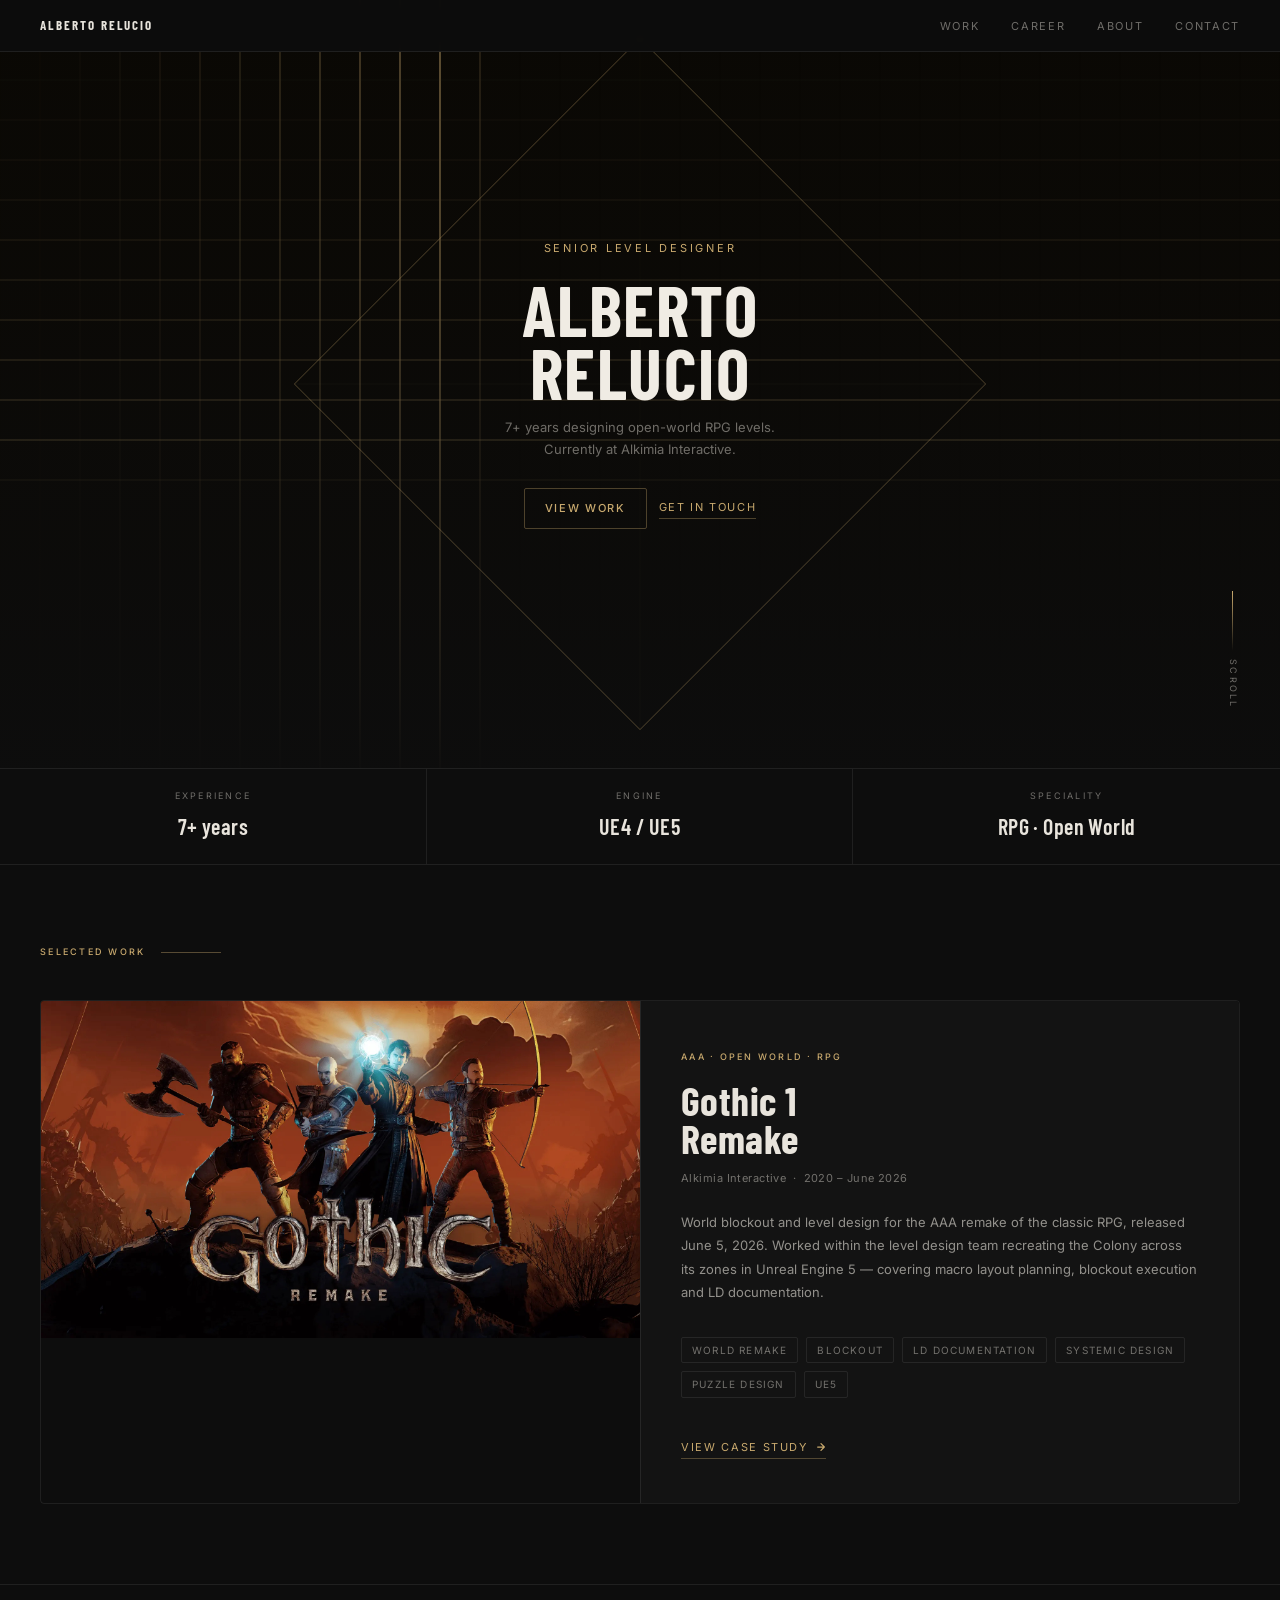
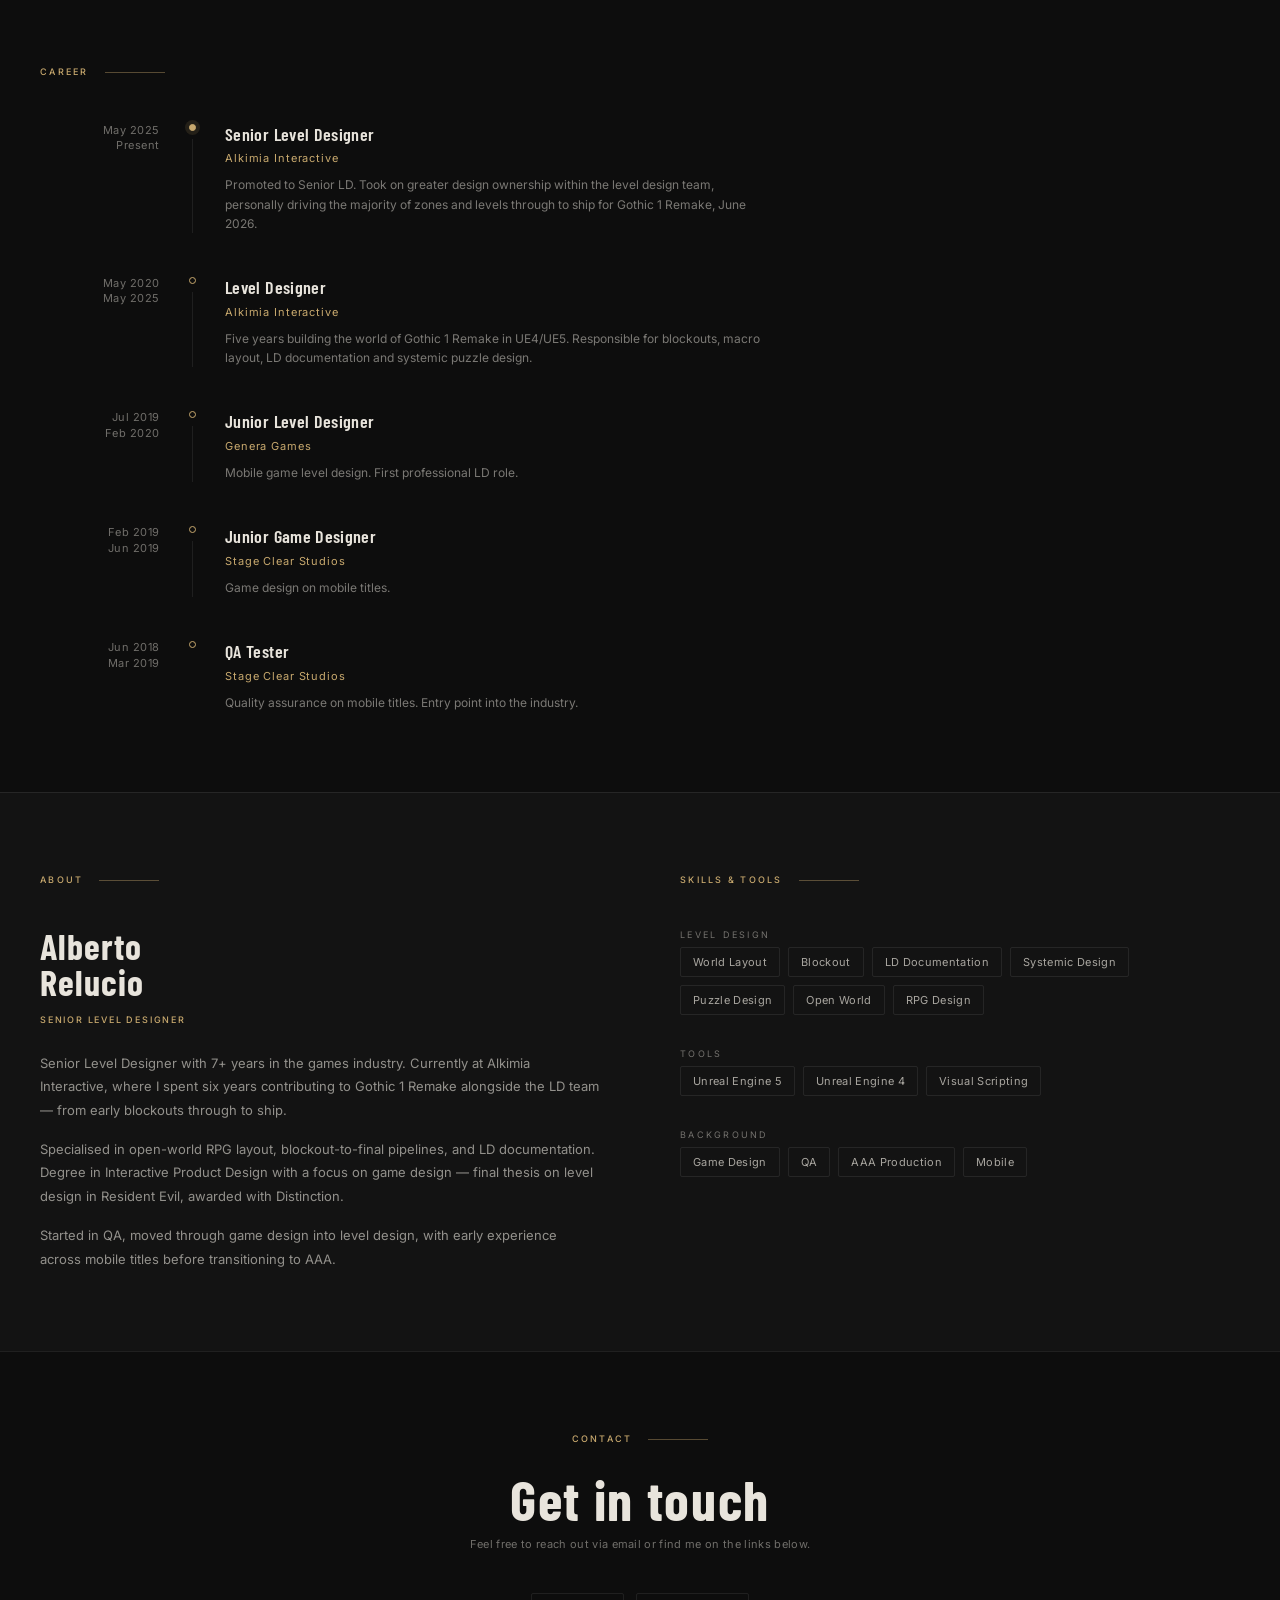
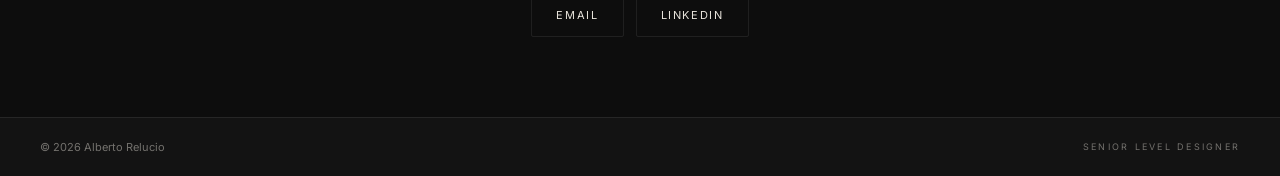
==== index.html @ 0f05c838 "Add files via upload" ====
<!DOCTYPE html>
<html lang="en">
<head>
  <meta charset="UTF-8">
  <meta name="viewport" content="width=device-width, initial-scale=1.0">
  <title>Alberto Relucio — Senior Level Designer</title>
  <link rel="preconnect" href="https://fonts.googleapis.com">
  <link rel="preconnect" href="https://fonts.gstatic.com" crossorigin>
  <link href="https://fonts.googleapis.com/css2?family=Barlow+Condensed:wght@400;600;700&family=Inter:wght@400;500&display=swap" rel="stylesheet">
  <link rel="stylesheet" href="style.css">
</head>
<body>

  <!-- NAV -->
  <nav class="nav">
    <a href="#hero" class="nav-logo">Alberto Relucio</a>
    <ul class="nav-links">
      <li><a href="#work">Work</a></li>
      <li><a href="#career">Career</a></li>
      <li><a href="#about">About</a></li>
      <li><a href="#contact">Contact</a></li>
    </ul>
    <button class="nav-hamburger" id="hamburger" aria-label="Open menu" aria-expanded="false">
      <span></span><span></span><span></span>
    </button>
  </nav>

  <div class="nav-drawer" id="nav-drawer">
    <a href="#work"    onclick="closeDrawer()">Work</a>
    <a href="#career"  onclick="closeDrawer()">Career</a>
    <a href="#about"   onclick="closeDrawer()">About</a>
    <a href="#contact" onclick="closeDrawer()">Contact</a>
  </div>


  <!-- HERO -->
  <section class="hero" id="hero">
    <div class="hero-bg" style="position:absolute;inset:0;width:100%;height:100%;">
      <canvas id="hero-canvas" style="position:absolute;inset:0;width:100%;height:100%;display:block;"></canvas>
    </div>
    <div class="hero-gradient"></div>

    <div class="hero-inner hero-inner--centered">

      <!-- Diamond: purely decorative, sits behind text -->
      <div class="hero-diamond-wrap" aria-hidden="true">
        <svg class="hero-diamond-svg" id="hero-diamond" viewBox="0 0 700 700" fill="none" xmlns="http://www.w3.org/2000/svg">
          <polyline id="d-outer" points="350,14 686,350 350,686 14,350 350,14"
            stroke="rgba(200,169,110,0.40)" stroke-width="0.9" fill="none"
            visibility="hidden"/>
          <polyline id="d-inner" points="350,90 610,350 350,610 90,350 350,90"
            stroke="rgba(200,169,110,0.16)" stroke-width="0.5" fill="none"
            visibility="hidden"/>
          <circle id="d-top"    cx="350" cy="14"  r="3.5" fill="rgba(200,169,110,0.85)" visibility="hidden"/>
          <circle id="d-right"  cx="686" cy="350" r="3.5" fill="rgba(200,169,110,0.85)" visibility="hidden"/>
          <circle id="d-bottom" cx="350" cy="686" r="3.5" fill="rgba(200,169,110,0.85)" visibility="hidden"/>
          <circle id="d-left"   cx="14"  cy="350" r="3.5" fill="rgba(200,169,110,0.85)" visibility="hidden"/>
          <line id="d-axis-h" x1="14" y1="350" x2="686" y2="350"
            stroke="rgba(200,169,110,0.07)" stroke-width="0.5" visibility="hidden"/>
          <line id="d-axis-v" x1="350" y1="14" x2="350" y2="686"
            stroke="rgba(200,169,110,0.07)" stroke-width="0.5" visibility="hidden"/>
        </svg>
      </div>

      <!-- Corner brackets: mobile only decorative frame -->
      <div class="hero-corners" aria-hidden="true">
        <svg viewBox="0 0 300 300" fill="none" xmlns="http://www.w3.org/2000/svg" class="hero-corners-svg" id="hero-corners">
          <!-- Top-left outer -->
          <polyline id="hc-tl" points="0,40 0,0 40,0" stroke="rgba(200,169,110,0.7)" stroke-width="1.2" fill="none" visibility="hidden"/>
          <!-- Top-left inner -->
          <polyline id="hc-tl2" points="14,28 14,14 28,14" stroke="rgba(200,169,110,0.4)" stroke-width="0.8" fill="none" visibility="hidden"/>
          <!-- Top-right outer -->
          <polyline id="hc-tr" points="260,0 300,0 300,40" stroke="rgba(200,169,110,0.7)" stroke-width="1.2" fill="none" visibility="hidden"/>
          <!-- Top-right inner -->
          <polyline id="hc-tr2" points="272,14 286,14 286,28" stroke="rgba(200,169,110,0.4)" stroke-width="0.8" fill="none" visibility="hidden"/>
          <!-- Bottom-right outer -->
          <polyline id="hc-br" points="300,260 300,300 260,300" stroke="rgba(200,169,110,0.7)" stroke-width="1.2" fill="none" visibility="hidden"/>
          <!-- Bottom-right inner -->
          <polyline id="hc-br2" points="286,272 286,286 272,286" stroke="rgba(200,169,110,0.4)" stroke-width="0.8" fill="none" visibility="hidden"/>
          <!-- Bottom-left outer -->
          <polyline id="hc-bl" points="40,300 0,300 0,260" stroke="rgba(200,169,110,0.7)" stroke-width="1.2" fill="none" visibility="hidden"/>
          <!-- Bottom-left inner -->
          <polyline id="hc-bl2" points="28,286 14,286 14,272" stroke="rgba(200,169,110,0.4)" stroke-width="0.8" fill="none" visibility="hidden"/>
        </svg>
      </div>

      <!-- Identity: centred on top of diamond -->
      <div class="hero-identity">
        <p class="hero-role">Senior Level Designer</p>
        <h1 class="hero-name">Alberto<br>Relucio</h1>
        <p class="hero-bio">
          7+ years designing open-world RPG levels.<br>
          Currently at Alkimia Interactive.
        </p>
        <div class="flex-row flex-wrap gap-3 mt-4" style="justify-content:center;">
          <a href="#work"    class="btn">View work</a>
          <a href="#contact" class="link-inline" style="align-self:center">Get in touch</a>
        </div>
      </div>

    </div>

    <div class="hero-scroll" aria-hidden="true">
      <div class="hero-scroll-line"></div>
      <span class="hero-scroll-label">Scroll</span>
    </div>
  </section>


  <!-- STAT BAR -->
  <div class="stat-bar">
    <div class="stat-item">
      <div class="stat-label">Experience</div>
      <div class="t-stat">7+ years</div>
    </div>
    <div class="stat-item">
      <div class="stat-label">Engine</div>
      <div class="t-stat">UE4 / UE5</div>
    </div>
    <div class="stat-item">
      <div class="stat-label">Speciality</div>
      <div class="t-stat">RPG · Open World</div>
    </div>
  </div>


  <!-- WORK -->
  <section class="section" id="work">
    <div class="eyebrow">Selected work</div>

    <div class="card-featured reveal">
      <div class="card-image">
        <--
          ADD YOUR IMAGE:
          <img src="images/gothic-hero.jpg" alt="Gothic 1 Remake — level overview">
        -->
        <div class="placeholder">
          Gothic 1 Remake<br>Screenshot / blockout<br>
          <!--<span style="opacity:0.4;font-size:0.5rem;">images/gothic-hero.jpg</span>*/-->
        </div>
      </div>
      <div class="card-body">
        <div>
          <div class="tag mb-4">AAA · Open World · RPG</div>
          <h2 class="t-title mb-3">Gothic 1<br>Remake</h2>
          <p class="t-meta mb-6" style="letter-spacing:0.04em;">Alkimia Interactive &nbsp;·&nbsp; 2020 – June 2026</p>
          <p class="t-body mb-8">
            World blockout and level design for the AAA remake of the classic RPG, released
            June 5, 2026. Worked within the level design team recreating the Colony across its
            zones in Unreal Engine 5 — covering macro layout planning, blockout execution and
            LD documentation.
          </p>
          <div class="flex-row flex-wrap gap-2 mb-10">
            <span class="pill">World Remake</span>
            <span class="pill">Blockout</span>
            <span class="pill">LD Documentation</span>
            <span class="pill">Systemic Design</span>
            <span class="pill">Puzzle Design</span>
            <span class="pill">UE5</span>
          </div>
        </div>
        <a href="gothic.html" class="link-inline">
          View case study
          <svg width="10" height="10" viewBox="0 0 12 12" fill="none" stroke="currentColor" stroke-width="1.5" stroke-linecap="round" stroke-linejoin="round" aria-hidden="true"><path d="M2 6h8M6 2l4 4-4 4"/></svg>
        </a>
      </div>
    </div>
  </section>


  <!-- ACADEMIC WORK -->


  <!-- CAREER -->
  <section class="section section--bordered" id="career">
    <div class="eyebrow">Career</div>
    <div class="timeline">

      <div class="timeline-item reveal">
        <div class="timeline-date">May 2025<br>Present</div>
        <div class="timeline-spine">
          <div class="timeline-dot timeline-dot--current"></div>
          <div class="timeline-connector"></div>
        </div>
        <div class="timeline-body">
          <div class="t-role mb-1">Senior Level Designer</div>
          <div class="timeline-company">Alkimia Interactive</div>
          <p class="timeline-note">Promoted to Senior LD. Took on greater design ownership within the level design team, personally driving the majority of zones and levels through to ship for Gothic 1 Remake, June 2026.</p>
        </div>
      </div>

      <div class="timeline-item reveal">
        <div class="timeline-date">May 2020<br>May 2025</div>
        <div class="timeline-spine">
          <div class="timeline-dot"></div>
          <div class="timeline-connector"></div>
        </div>
        <div class="timeline-body">
          <div class="t-role mb-1">Level Designer</div>
          <div class="timeline-company">Alkimia Interactive</div>
          <p class="timeline-note">Five years building the world of Gothic 1 Remake in UE4/UE5. Responsible for blockouts, macro layout, LD documentation and systemic puzzle design.</p>
        </div>
      </div>

      <div class="timeline-item reveal">
        <div class="timeline-date">Jul 2019<br>Feb 2020</div>
        <div class="timeline-spine">
          <div class="timeline-dot"></div>
          <div class="timeline-connector"></div>
        </div>
        <div class="timeline-body">
          <div class="t-role mb-1">Junior Level Designer</div>
          <div class="timeline-company">Genera Games</div>
          <p class="timeline-note">Mobile game level design. First professional LD role.</p>
        </div>
      </div>

      <div class="timeline-item reveal">
        <div class="timeline-date">Feb 2019<br>Jun 2019</div>
        <div class="timeline-spine">
          <div class="timeline-dot"></div>
          <div class="timeline-connector"></div>
        </div>
        <div class="timeline-body">
          <div class="t-role mb-1">Junior Game Designer</div>
          <div class="timeline-company">Stage Clear Studios</div>
          <p class="timeline-note">Game design on mobile titles.</p>
        </div>
      </div>

      <div class="timeline-item reveal">
        <div class="timeline-date">Jun 2018<br>Mar 2019</div>
        <div class="timeline-spine">
          <div class="timeline-dot"></div>
          <div class="timeline-connector"></div>
        </div>
        <div class="timeline-body">
          <div class="t-role mb-1">QA Tester</div>
          <div class="timeline-company">Stage Clear Studios</div>
          <p class="timeline-note">Quality assurance on mobile titles. Entry point into the industry.</p>
        </div>
      </div>

    </div>
  </section>


  <!-- ABOUT -->
  <section class="section section--raised section--bordered grid-about" id="about">
    <div>
      <div class="eyebrow">About</div>
      <h2 class="t-heading mb-2">Alberto<br>Relucio</h2>
      <p class="tag mb-6" style="letter-spacing:0.2em;">Senior Level Designer</p>
      <div class="t-body">
        <p>Senior Level Designer with 7+ years in the games industry. Currently at Alkimia Interactive, where I spent six years contributing to Gothic 1 Remake alongside the LD team — from early blockouts through to ship.</p>
        <p>Specialised in open-world RPG layout, blockout-to-final pipelines, and LD documentation. Degree in Interactive Product Design with a focus on game design — final thesis on level design in Resident Evil, awarded with Distinction.</p>
        <p>Started in QA, moved through game design into level design, with early experience across mobile titles before transitioning to AAA.</p>
      </div>
    </div>

    <div>
      <div class="eyebrow">Skills &amp; tools</div>
      <div style="margin-bottom:var(--space-8);">
        <div class="stat-label mb-3">Level Design</div>
        <div class="flex-row flex-wrap gap-2">
          <span class="skill-tag">World Layout</span>
          <span class="skill-tag">Blockout</span>
          <span class="skill-tag">LD Documentation</span>
          <span class="skill-tag">Systemic Design</span>
          <span class="skill-tag">Puzzle Design</span>
          <span class="skill-tag">Open World</span>
          <span class="skill-tag">RPG Design</span>
        </div>
      </div>
      <div style="margin-bottom:var(--space-8);">
        <div class="stat-label mb-3">Tools</div>
        <div class="flex-row flex-wrap gap-2">
          <span class="skill-tag">Unreal Engine 5</span>
          <span class="skill-tag">Unreal Engine 4</span>
          <span class="skill-tag">Visual Scripting</span>
          <!-- Add tools you actually use -->
        </div>
      </div>
      <div>
        <div class="stat-label mb-3">Background</div>
        <div class="flex-row flex-wrap gap-2">
          <span class="skill-tag">Game Design</span>
          <span class="skill-tag">QA</span>
          <span class="skill-tag">AAA Production</span>
          <span class="skill-tag">Mobile</span>
        </div>
      </div>
    </div>
  </section>


  <!-- CONTACT -->
  <section class="section section--bordered section--center" id="contact">
    <div class="eyebrow centered">Contact</div>
    <h2 class="t-heading mb-2" style="font-size:var(--text-cta);">Get in touch</h2>
    <p class="t-meta mb-10">Feel free to reach out via email or find me on the links below.</p>
    <div class="contact-links">
      <!-- REPLACE with your real details -->
      <a href="mailto:arelucio.designer.info@gmail.com" class="link-ghost">Email</a>
      <a href="https://www.linkedin.com/in/alberto-relucio-gallego" target="_blank" rel="noopener" class="link-ghost">LinkedIn</a>
    </div>
  </section>


  <!-- FOOTER -->
  <footer class="footer">
    <span class="footer-copy">© 2026 Alberto Relucio</span>
    <span class="footer-label">Senior Level Designer</span>
  </footer>


  <script>
    /* ── HERO CANVAS — slow diagonal gold sweep, persistent grid ── */
    (function () {
      var canvas = document.getElementById('hero-canvas');
      if (!canvas) return;
      var ctx = canvas.getContext('2d');
      var dpr = window.devicePixelRatio || 1;

      function resize() {
        canvas.width  = canvas.offsetWidth  * dpr;
        canvas.height = canvas.offsetHeight * dpr;
        ctx.setTransform(dpr, 0, 0, dpr, 0, 0);
      }
      resize();
      window.addEventListener('resize', function () { ctx.setTransform(1,0,0,1,0,0); resize(); });

      var CELL=40, DURATION=3800, DELAY=400;
      var PK_V=0.88, PK_H=0.65, RS_V=0.14, RS_H=0.08;
      var startTime=null;

      function easeInOut(t) { return 0.5-0.5*Math.cos(Math.PI*Math.max(0,Math.min(1,t))); }

      function draw(ts) {
        if (!startTime) startTime=ts;
        var elapsed=ts-startTime-DELAY;
        var W=canvas.offsetWidth, H=canvas.offsetHeight, maxD=W+H;
        ctx.clearRect(0,0,W,H); ctx.fillStyle='#0a0804'; ctx.fillRect(0,0,W,H);
        var raw=Math.max(0,Math.min(1,elapsed/DURATION)), prog=easeInOut(raw), done=raw>=1;

        for (var x=0;x<=W;x+=CELL) {
          var d=x/maxD, alpha,r,g,b,lw;
          if(done){alpha=RS_V;r=200;g=169;b=110;lw=0.5;}
          else{var dist=prog-d;
            if(dist<0){alpha=0.018;r=30;g=24;b=14;lw=0.5;}
            else{var rise=Math.min(1,dist/0.035),fall=Math.max(0,1-dist/0.30),glow=rise*fall,settle=Math.max(0,(dist-0.30)/0.15);
              alpha=glow*PK_V+Math.min(1,settle)*RS_V; alpha=Math.max(alpha,dist>0.45?RS_V:0);
              r=Math.round(10+(200-10)*glow);g=Math.round(8+(169-8)*glow);b=Math.round(4+(110-4)*glow);lw=0.5+glow*1.0;}}
          ctx.beginPath();ctx.moveTo(x,0);ctx.lineTo(x,H);
          ctx.strokeStyle='rgba('+r+','+g+','+b+','+alpha+')';ctx.lineWidth=lw;ctx.stroke();
        }

        for (var y=0;y<=H;y+=CELL) {
          var dH=y/maxD,alphaH,rH,gH,bH,lwH;
          if(done){alphaH=RS_H;rH=200;gH=169;bH=110;lwH=0.5;}
          else{var distH=prog-dH;
            if(distH<0){alphaH=0.014;rH=30;gH=24;bH=14;lwH=0.5;}
            else{var riseH=Math.min(1,distH/0.035),fallH=Math.max(0,1-distH/0.30),glowH=riseH*fallH,settleH=Math.max(0,(distH-0.30)/0.15);
              alphaH=glowH*PK_H+Math.min(1,settleH)*RS_H;alphaH=Math.max(alphaH,distH>0.45?RS_H:0);
              rH=Math.round(10+(200-10)*glowH);gH=Math.round(8+(169-8)*glowH);bH=Math.round(4+(110-4)*glowH);lwH=0.5+glowH*0.7;}}
          ctx.beginPath();ctx.moveTo(0,y);ctx.lineTo(W,y);
          ctx.strokeStyle='rgba('+rH+','+gH+','+bH+','+alphaH+')';ctx.lineWidth=lwH;ctx.stroke();
        }
        requestAnimationFrame(draw);
      }
      requestAnimationFrame(draw);
    })();
  </script>

  <script>
        /* ── DIAMOND ANIMATION — starts fully hidden, draws on load ── */
    (function () {

      function show(id, delay, dur) {
        /* Fade in via opacity after making visible */
        var el = document.getElementById(id);
        if (!el) return;
        setTimeout(function () {
          el.setAttribute('visibility', 'visible');
          el.style.opacity = '0';
          el.style.transition = 'opacity ' + (dur || 500) + 'ms ease';
          requestAnimationFrame(function () {
            requestAnimationFrame(function () {
              el.style.opacity = '1';
            });
          });
        }, delay);
      }

      function drawLine(id, delay, duration) {
        /* Draw polyline using stroke-dashoffset */
        var el = document.getElementById(id);
        if (!el) return;
        var perim = id === 'd-outer' ? 1904 : 1440;
        /* Set up dash BEFORE making visible */
        el.setAttribute('stroke-dasharray', perim);
        el.setAttribute('stroke-dashoffset', perim);
        setTimeout(function () {
          el.setAttribute('visibility', 'visible');
          el.style.opacity = '1';
          requestAnimationFrame(function () {
            requestAnimationFrame(function () {
              el.style.transition = 'stroke-dashoffset ' + duration + 'ms cubic-bezier(0.3,0,0.2,1)';
              el.setAttribute('stroke-dashoffset', '0');
            });
          });
        }, delay);
      }

      var T = 500;

      /* 1 — Axis lines first, subtle */
      show('d-axis-h', T, 600);
      show('d-axis-v', T, 600); T += 600;

      /* 2 — Outer diamond draws itself */
      drawLine('d-outer', T, 1600); T += 500;

      /* 3 — Dots appear as diamond reaches each corner */
      show('d-top',    T,        200); T += 400;
      show('d-right',  T,        200); T += 400;
      show('d-bottom', T,        200); T += 400;
      show('d-left',   T,        200); T += 500;

      /* 4 — Inner diamond fades in */
      show('d-inner', T, 800);

    })();

    /* ── HAMBURGER MENU ── */
    (function () {
      var hamburger = document.getElementById('hamburger');
      var drawer    = document.getElementById('nav-drawer');
      if (!hamburger || !drawer) return;

      function closeDrawer() {
        drawer.classList.remove('open');
        hamburger.setAttribute('aria-expanded', 'false');
      }
      window.closeDrawer = closeDrawer;

      hamburger.addEventListener('click', function () {
        var open = drawer.classList.toggle('open');
        hamburger.setAttribute('aria-expanded', open);
      });

      document.addEventListener('click', function (e) {
        if (!drawer.contains(e.target) && !hamburger.contains(e.target)) {
          closeDrawer();
        }
      });
    })();

    /* ── CORNER BRACKETS ANIMATION — mobile only ── */
    (function () {
      var corners = ['hc-tl', 'hc-tr', 'hc-br', 'hc-bl'];
      var isMobile = true; // CSS handles display:none on desktop

      corners.forEach(function(id, i) {
        var el = document.getElementById(id);
        if (!el) return;
        var perim = 80;
        el.setAttribute('stroke-dasharray', perim);
        el.setAttribute('stroke-dashoffset', perim);
        setTimeout(function () {
          el.setAttribute('visibility', 'visible');
          el.style.opacity = '1';
          requestAnimationFrame(function () {
            requestAnimationFrame(function () {
              el.style.transition = 'stroke-dashoffset 400ms cubic-bezier(0.3,0,0.2,1)';
              el.setAttribute('stroke-dashoffset', '0');
            });
          });
        }, 300 + i * 120);

        /* Inner corner appears slightly after outer */
        var el2 = document.getElementById(id + '2');
        if (!el2) return;
        var perim2 = 42;
        el2.setAttribute('stroke-dasharray', perim2);
        el2.setAttribute('stroke-dashoffset', perim2);
        setTimeout(function () {
          el2.setAttribute('visibility', 'visible');
          el2.style.opacity = '1';
          requestAnimationFrame(function () {
            requestAnimationFrame(function () {
              el2.style.transition = 'stroke-dashoffset 300ms cubic-bezier(0.3,0,0.2,1)';
              el2.setAttribute('stroke-dashoffset', '0');
            });
          });
        }, 500 + i * 120);
      });
    })();
  </script>

</body>
</html>
---- style.css ----
/* ============================================================
   ALBERTO RELUCIO — SENIOR LEVEL DESIGNER
   style.css — Global Design System
   ============================================================
   Structure:
   1.  Reset & base
   2.  Custom properties (tokens)
   3.  Typography system
   4.  Layout utilities
   5.  Navigation
   6.  Buttons & links
   7.  Pills, badges & tags
   8.  Section structure
   9.  Stat bar
   10. Cards (project, academic, level)
   11. Timeline
   12. Gallery
   13. Contact
   14. Footer
   15. Animations
   16. Responsive
   ============================================================ */


/* ============================================================
   1. RESET & BASE
   ============================================================ */

*, *::before, *::after {
  box-sizing: border-box;
  margin: 0;
  padding: 0;
}

html {
  scroll-behavior: smooth;
  font-size: 16px;
  -webkit-text-size-adjust: 100%;
}

body {
  background-color: var(--color-bg);
  color: var(--color-text);
  font-family: var(--font-body);
  font-size: var(--text-sm);
  font-weight: 400;
  line-height: 1.65;
  -webkit-font-smoothing: antialiased;
  -moz-osx-font-smoothing: grayscale;
  overflow-x: hidden;
}

img, video, iframe {
  display: block;
  max-width: 100%;
}

img { height: auto; }

a {
  color: inherit;
  text-decoration: none;
}

ul, ol { list-style: none; }

button {
  font-family: inherit;
  cursor: pointer;
  border: none;
  background: none;
}

@media (prefers-reduced-motion: reduce) {
  *, *::before, *::after {
    animation-duration: 0.01ms !important;
    animation-iteration-count: 1 !important;
    transition-duration: 0.01ms !important;
  }
  html { scroll-behavior: auto; }
}


/* ============================================================
   2. CUSTOM PROPERTIES — DESIGN TOKENS
   ============================================================ */

:root {
  /* Colours */
  --color-bg:           #0d0d0d;
  --color-bg-raised:    #131313;
  --color-bg-inset:     #0a0a0a;
  --color-bg-warm:      #0a0804;
  --color-bg-warm-mid:  #1a1208;

  --color-text:         #e8e4dc;
  --color-text-muted:   rgba(232, 228, 220, 0.45);
  --color-text-dim:     rgba(232, 228, 220, 0.60);
  --color-text-faint:   rgba(232, 228, 220, 0.22);

  --color-accent:        #C8A96E;
  --color-accent-dim:    rgba(200, 169, 110, 0.16);
  --color-accent-border: rgba(200, 169, 110, 0.35);
  --color-accent-faint:  rgba(200, 169, 110, 0.08);

  --color-line:          rgba(255, 255, 255, 0.08);
  --color-line-strong:   rgba(255, 255, 255, 0.14);

  --grid-line:           rgba(200, 169, 110, 0.04);

  /* Typography */
  --font-head: 'Barlow Condensed', sans-serif;
  --font-body: 'Inter', sans-serif;

  /* Type scale */
  --text-xs:   0.6875rem;   /* 11px */
  --text-sm:   0.8125rem;   /* 13px */
  --text-base: 0.875rem;    /* 14px */
  --text-md:   1rem;        /* 16px */
  --text-lg:   1.125rem;    /* 18px */
  --text-xl:   1.375rem;    /* 22px */
  --text-2xl:  1.75rem;     /* 28px */
  --text-3xl:  2.25rem;     /* 36px */
  --text-hero: clamp(3rem, 7vw, 5.5rem);    /* 48–88px */
  --text-page: clamp(2.75rem, 6vw, 5rem);   /* 44–80px */
  --text-cta:  clamp(2rem, 5vw, 3.5rem);    /* 32–56px */

  /* Letter spacing */
  --tracking-tight:  0.01em;
  --tracking-normal: 0.03em;
  --tracking-wide:   0.10em;
  --tracking-wider:  0.15em;
  --tracking-widest: 0.25em;

  /* Spacing */
  --space-1:  4px;
  --space-2:  8px;
  --space-3:  12px;
  --space-4:  16px;
  --space-5:  20px;
  --space-6:  24px;
  --space-8:  32px;
  --space-10: 40px;
  --space-12: 48px;
  --space-14: 56px;
  --space-16: 64px;
  --space-20: 80px;
  --space-24: 96px;

  /* Layout */
  --section-y:    80px;
  --section-x:    40px;
  --content-max:  1160px;   /* max width for readable content */
  --nav-height:   52px;

  /* Transitions */
  --transition-fast: 0.15s ease;
  --transition-base: 0.20s ease;
  --transition-slow: 0.35s ease;

  /* Border radius */
  --radius-sm: 2px;
  --radius-md: 4px;
}


/* ============================================================
   3. TYPOGRAPHY SYSTEM
   ============================================================ */

.t-display {
  font-family: var(--font-head);
  font-weight: 700;
  font-size: var(--text-hero);
  line-height: 0.92;
  letter-spacing: var(--tracking-tight);
  color: #f0ece4;
}

.t-display .accent {
  color: var(--color-accent);
  font-style: normal;
  display: block;
}

.t-page-title {
  font-family: var(--font-head);
  font-weight: 700;
  font-size: var(--text-page);
  line-height: 0.92;
  letter-spacing: var(--tracking-tight);
  color: #f0ece4;
}

.t-page-title em {
  color: var(--color-accent);
  font-style: normal;
  display: block;
}

.t-heading {
  font-family: var(--font-head);
  font-weight: 700;
  font-size: var(--text-3xl);
  letter-spacing: var(--tracking-normal);
  color: var(--color-text);
  line-height: 1;
}

.t-title {
  font-family: var(--font-head);
  font-weight: 700;
  font-size: 2.5rem;
  line-height: 0.95;
  letter-spacing: var(--tracking-tight);
  color: var(--color-text);
}

.t-subtitle {
  font-family: var(--font-head);
  font-weight: 600;
  font-size: var(--text-2xl);
  letter-spacing: 0.02em;
  color: var(--color-text);
  line-height: 1.05;
}

.t-body {
  font-size: var(--text-sm);
  color: var(--color-text-dim);
  line-height: 1.8;
}

.t-body p + p { margin-top: var(--space-4); }

.t-meta {
  font-size: var(--text-xs);
  color: var(--color-text-muted);
  letter-spacing: var(--tracking-normal);
}

.eyebrow {
  font-size: 0.5625rem;
  font-weight: 500;
  letter-spacing: var(--tracking-widest);
  text-transform: uppercase;
  color: var(--color-accent);
  display: flex;
  align-items: center;
  gap: var(--space-4);
  margin-bottom: var(--space-10);
}

.eyebrow::after {
  content: '';
  display: block;
  width: 60px;
  height: 0.5px;
  background: var(--color-accent);
  opacity: 0.4;
  flex-shrink: 0;
}

.eyebrow.centered {
  justify-content: center;
  margin-bottom: var(--space-6);
}

.t-stat {
  font-family: var(--font-head);
  font-weight: 600;
  font-size: var(--text-xl);
  letter-spacing: 0.02em;
  color: var(--color-text);
}

.t-role {
  font-family: var(--font-head);
  font-weight: 600;
  font-size: var(--text-lg);
  letter-spacing: 0.02em;
  color: var(--color-text);
}


/* ============================================================
   4. LAYOUT UTILITIES
   ============================================================ */

/*
  .wrap  — centres content and caps its width.
  Used INSIDE sections: the section itself goes full-bleed
  (for background colour), .wrap constrains the content inside.
*/
.wrap {
  width: 100%;
  max-width: var(--content-max);
  margin-left: auto;
  margin-right: auto;
}

.grid-2 {
  display: grid;
  grid-template-columns: repeat(2, minmax(0, 1fr));
  gap: var(--space-4);
}

.grid-3 {
  display: grid;
  grid-template-columns: repeat(3, minmax(0, 1fr));
  gap: var(--space-4);
}

.grid-content-sidebar {
  display: grid;
  grid-template-columns: 3fr 2fr;
  gap: var(--space-16);
  align-items: start;
}

.grid-about {
  display: grid;
  grid-template-columns: repeat(2, minmax(0, 1fr));
  gap: var(--space-20);
  align-items: start;
}

.flex-row    { display: flex; flex-direction: row; }
.flex-col    { display: flex; flex-direction: column; }
.flex-center { align-items: center; justify-content: center; }
.flex-between{ align-items: center; justify-content: space-between; }
.flex-wrap   { flex-wrap: wrap; }

.gap-1 { gap: var(--space-1); }
.gap-2 { gap: var(--space-2); }
.gap-3 { gap: var(--space-3); }
.gap-4 { gap: var(--space-4); }
.gap-6 { gap: var(--space-6); }
.gap-8 { gap: var(--space-8); }

.mt-2  { margin-top: var(--space-2); }
.mt-3  { margin-top: var(--space-3); }
.mt-4  { margin-top: var(--space-4); }
.mt-6  { margin-top: var(--space-6); }
.mt-8  { margin-top: var(--space-8); }
.mt-10 { margin-top: var(--space-10); }
.mb-2  { margin-bottom: var(--space-2); }
.mb-3  { margin-bottom: var(--space-3); }
.mb-4  { margin-bottom: var(--space-4); }
.mb-6  { margin-bottom: var(--space-6); }
.mb-8  { margin-bottom: var(--space-8); }
.mb-10 { margin-bottom: var(--space-10); }

.text-center { text-align: center; }


/* ============================================================
   5. NAVIGATION
   ============================================================ */

.nav {
  position: fixed;
  top: 0; left: 0; right: 0;
  z-index: 200;
  height: var(--nav-height);
  display: flex;
  align-items: center;
  justify-content: space-between;
  padding: 0 var(--section-x);
  background: rgba(13, 13, 13, 0.97);
  backdrop-filter: blur(10px);
  -webkit-backdrop-filter: blur(10px);
  border-bottom: 0.5px solid var(--color-line);
  border-bottom: 0.5px solid var(--color-line);
}

.nav-logo {
  font-family: var(--font-head);
  font-weight: 700;
  font-size: var(--text-sm);
  letter-spacing: var(--tracking-wider);
  text-transform: uppercase;
  color: var(--color-text);
  text-decoration: none;
  transition: color var(--transition-base);
}

.nav-logo:hover { color: var(--color-accent); }

.nav-links {
  display: flex;
  gap: var(--space-8);
  list-style: none;
}

.nav-links a {
  font-size: var(--text-xs);
  letter-spacing: var(--tracking-wider);
  text-transform: uppercase;
  color: var(--color-text-muted);
  text-decoration: none;
  transition: color var(--transition-base);
}

.nav-links a:hover,
.nav-links a.active { color: var(--color-accent); }

.nav-back {
  display: inline-flex;
  align-items: center;
  gap: var(--space-2);
  font-size: var(--text-xs);
  letter-spacing: var(--tracking-wider);
  text-transform: uppercase;
  color: var(--color-text-muted);
  text-decoration: none;
  transition: color var(--transition-base);
}

.nav-back:hover { color: var(--color-accent); }
.nav-back svg   { flex-shrink: 0; }

.nav-hamburger {
  display: none;
  flex-direction: column;
  gap: 5px;
  cursor: pointer;
  padding: var(--space-2);
  background: none;
  border: none;
}

.nav-hamburger span {
  display: block;
  width: 22px;
  height: 0.5px;
  background: var(--color-text-muted);
  transition: background var(--transition-base);
}

.nav-hamburger:hover span { background: var(--color-accent); }

.nav-drawer {
  display: none;
  position: fixed;
  top: var(--nav-height);
  left: 0; right: 0;
  background: rgba(13,13,13,0.97);
  backdrop-filter: blur(10px);
  border-bottom: 0.5px solid var(--color-line);
  padding: var(--space-6) var(--section-x);
  flex-direction: column;
  gap: var(--space-5);
  z-index: 199;
}

.nav-drawer a {
  font-size: var(--text-xs);
  letter-spacing: var(--tracking-wider);
  text-transform: uppercase;
  color: var(--color-text-muted);
  text-decoration: none;
  transition: color var(--transition-base);
}

.nav-drawer a:hover { color: var(--color-accent); }
.nav-drawer.open    { display: flex; }


/* ============================================================
   6. BUTTONS & LINKS
   ============================================================ */

.btn {
  display: inline-flex;
  align-items: center;
  gap: var(--space-2);
  font-family: var(--font-body);
  font-size: var(--text-xs);
  font-weight: 500;
  letter-spacing: var(--tracking-wider);
  text-transform: uppercase;
  color: var(--color-accent);
  background: transparent;
  border: 0.5px solid var(--color-accent-border);
  padding: 10px var(--space-5);
  border-radius: var(--radius-sm);
  text-decoration: none;
  cursor: pointer;
  transition: background var(--transition-base), border-color var(--transition-base);
}

.btn:hover {
  background: var(--color-accent-dim);
  border-color: var(--color-accent);
}

.btn svg { flex-shrink: 0; }

.link-inline {
  display: inline-flex;
  align-items: center;
  gap: var(--space-2);
  font-size: var(--text-xs);
  letter-spacing: var(--tracking-wider);
  text-transform: uppercase;
  color: var(--color-accent);
  text-decoration: none;
  border-bottom: 0.5px solid var(--color-accent-border);
  padding-bottom: 2px;
  width: fit-content;
  transition: opacity var(--transition-base);
}

.link-inline:hover { opacity: 0.65; }

.link-ghost {
  display: inline-flex;
  align-items: center;
  gap: var(--space-2);
  font-size: var(--text-xs);
  letter-spacing: var(--tracking-wider);
  text-transform: uppercase;
  color: var(--color-text);
  border: 0.5px solid var(--color-line);
  padding: 12px var(--space-6);
  border-radius: var(--radius-sm);
  text-decoration: none;
  transition: border-color var(--transition-base), color var(--transition-base), background var(--transition-base), transform var(--transition-base);
}

.link-ghost:hover {
  border-color: var(--color-accent);
  color: var(--color-accent);
  background: var(--color-accent-dim);
  transform: translateY(-1px);
}

.link-ghost.primary {
  background: var(--color-accent-dim);
  border-color: var(--color-accent-border);
  color: var(--color-accent);
}


/* ============================================================
   7. PILLS, BADGES & TAGS
   ============================================================ */

.tag {
  display: inline-block;
  font-size: 0.5625rem;
  font-weight: 500;
  letter-spacing: var(--tracking-widest);
  text-transform: uppercase;
  color: var(--color-accent);
}

.tag-bordered {
  display: inline-block;
  font-size: 0.5625rem;
  font-weight: 500;
  letter-spacing: var(--tracking-widest);
  text-transform: uppercase;
  color: var(--color-accent);
  border: 0.5px solid var(--color-accent-border);
  padding: 4px 10px;
  border-radius: var(--radius-sm);
}

.pill {
  display: inline-block;
  font-size: 0.625rem;
  letter-spacing: 0.12em;
  text-transform: uppercase;
  color: var(--color-text-muted);
  border: 0.5px solid var(--color-line);
  padding: 4px 10px;
  border-radius: var(--radius-sm);
}

.skill-tag {
  display: inline-block;
  font-size: var(--text-xs);
  letter-spacing: 0.03em;
  color: rgba(232, 228, 220, 0.70);
  border: 0.5px solid var(--color-line);
  padding: 5px 12px;
  border-radius: var(--radius-sm);
}

.badge-honor {
  display: inline-block;
  font-size: 0.5625rem;
  font-weight: 500;
  letter-spacing: var(--tracking-wider);
  text-transform: uppercase;
  color: var(--color-accent);
  background: var(--color-accent-faint);
  border: 0.5px solid var(--color-accent-border);
  padding: 3px 9px;
  border-radius: var(--radius-sm);
}

.badge-released {
  display: inline-flex;
  align-items: center;
  gap: var(--space-2);
  font-size: 0.625rem;
  font-weight: 500;
  letter-spacing: var(--tracking-wider);
  text-transform: uppercase;
  color: var(--color-accent);
  background: var(--color-accent-dim);
  border: 0.5px solid var(--color-accent-border);
  padding: 5px 12px;
  border-radius: var(--radius-sm);
}

.badge-released-dot {
  width: 5px;
  height: 5px;
  border-radius: 50%;
  background: var(--color-accent);
  flex-shrink: 0;
}


/* ============================================================
   8. SECTION STRUCTURE
   ============================================================ */

/*
  Sections use full-width padding for background colour.
  Content inside uses .wrap to cap at --content-max.
*/
.section {
  padding: var(--section-y) var(--section-x);
}

.section--raised    { background: var(--color-bg-raised); }
.section--bordered  { border-top: 0.5px solid var(--color-line); }

.section--center {
  display: flex;
  flex-direction: column;
  align-items: center;
  text-align: center;
}

/* Hero */
.hero {
  height: calc(100vh - 52px - 80px); /* 100vh minus nav and stat bar */
  min-height: 460px;
  display: flex;
  flex-direction: column;
  justify-content: center;
  position: relative;
  overflow: hidden;
  background: var(--color-bg-warm);
}

.hero-bg {
  position: absolute;
  inset: 0;
  /*
    When you have a Gothic Remake screenshot, add it here on top of the SVG:
    background: url('images/gothic-hero.jpg') center / cover no-repeat;
    The SVG animation will still play underneath as a fallback.
  */
  background: transparent;
}

.hero-grid {
  position: absolute;
  inset: 0;
  pointer-events: none;
  background-image:
    linear-gradient(var(--grid-line) 1px, transparent 1px),
    linear-gradient(90deg, var(--grid-line) 1px, transparent 1px);
  background-size: 40px 40px;
}

.hero-gradient {
  position: absolute;
  inset: 0;
  pointer-events: none;
  background: linear-gradient(
    to top,
    rgba(13,13,13,0.97) 0%,
    rgba(13,13,13,0.25) 60%,
    transparent 100%
  );
}

/* Hero — centred single column variant */
.hero-inner--centered {
  grid-template-columns: 1fr;
  display: flex;
  align-items: center;
  justify-content: center;
  width: 100%;
  padding: 0;
  /* Override grid padding from hero-inner */
  padding-left: 0;
  padding-right: 0;
}

.hero-diamond-wrap {
  /* Decorative container — diamond sits behind text, not around it */
  position: absolute;
  inset: 0;
  display: flex;
  align-items: center;
  justify-content: center;
  pointer-events: none;
}

.hero-diamond-svg {
  width:  min(780px, calc(100vh - 180px), 88vw);
  height: min(780px, calc(100vh - 180px), 88vw);
  opacity: 1;
  pointer-events: none;
}

.hero-inner--centered .hero-identity {
  position: relative;
  z-index: 2;
  align-items: center;
  text-align: center;
  max-width: 400px;
  padding: 20px;
}

.hero-inner--centered .hero-name {
  font-size: clamp(3.2rem, 5.5vw, 5rem);
}

.hero-inner--centered .hero-bio {
  max-width: 320px;
}

@media (max-width: 768px) {
  .hero-diamond-wrap {
    display: none;
  }
  .hero-inner--centered .hero-name {
    font-size: clamp(2.8rem, 10vw, 3.8rem);
  }
  .hero-inner--centered .hero-identity {
    max-width: 320px;
    padding: 16px;
  }
}
    max-width: 260px;
    padding: 12px;
  }
}

/* Two-column hero layout: identity left, project right */
.hero-inner {
  position: relative;
  z-index: 2;
  display: grid;
  grid-template-columns: 1fr 1fr;
  align-items: end;
  gap: var(--space-10);
  width: 100%;
  max-width: var(--content-max);
  margin: 0 auto;
  padding: 48px var(--section-x);
  flex-shrink: 0;
}

/* Centred variant overrides — fills the full hero height */
.hero-inner--centered {
  grid-template-columns: 1fr !important;
  align-items: center !important;
  justify-items: center !important;
  max-width: 100% !important;
  height: 100% !important;
  flex: 1 !important;
  padding: 0 !important;
  position: relative !important;
  display: flex !important;
  flex-direction: column !important;
  justify-content: center !important;
}

/* Left: who you are */
.hero-identity {
  display: flex;
  flex-direction: column;
  gap: var(--space-3);
}

.hero-name {
  font-family: var(--font-head);
  font-weight: 700;
  font-size: clamp(2.5rem, 5vw, 4.5rem);
  line-height: 0.9;
  letter-spacing: 0.02em;
  color: #f0ece4;
  text-transform: uppercase;
}

.hero-role {
  font-size: var(--text-xs);
  letter-spacing: var(--tracking-widest);
  text-transform: uppercase;
  color: var(--color-accent);
  margin-bottom: var(--space-2);
}

.hero-bio {
  font-size: var(--text-sm);
  color: var(--color-text-muted);
  line-height: 1.7;
  max-width: 360px;
}

/* Right: featured project */
.hero-project {
  display: flex;
  flex-direction: column;
  align-items: flex-start;
  gap: var(--space-3);
  padding-left: var(--space-10);
  border-left: 0.5px solid var(--color-line);
}

.hero-project-label {
  font-size: 0.5625rem;
  letter-spacing: var(--tracking-widest);
  text-transform: uppercase;
  color: var(--color-text-faint);
}

.hero-project-title {
  font-family: var(--font-head);
  font-weight: 700;
  font-size: clamp(2.75rem, 5.5vw, 5rem);
  line-height: 0.88;
  letter-spacing: 0.01em;
  color: #f0ece4;
}

.hero-project-title span {
  color: var(--color-accent);
  display: block;
}

.hero-project-meta {
  font-size: var(--text-xs);
  color: var(--color-text-muted);
  letter-spacing: 0.04em;
}

.hero-project-released {
  font-size: var(--text-xs);
  color: rgba(200,169,110,0.6);
  letter-spacing: 0.06em;
}

.hero-project-released strong {
  color: var(--color-accent);
  font-weight: 500;
}

/* Bottom divider line inside hero */
.hero-bottom {
  position: relative;
  z-index: 2;
  width: 100%;
  max-width: var(--content-max);
  margin: 0 auto;
  padding: 0 var(--section-x) 0;
  border-top: 0.5px solid var(--color-line);
}

/* Scroll indicator */
.hero-scroll {
  position: absolute;
  right: var(--section-x);
  bottom: 60px;
  z-index: 2;
  display: flex;
  flex-direction: column;
  align-items: center;
  gap: var(--space-2);
}

.hero-scroll-label {
  font-size: 0.5625rem;
  letter-spacing: var(--tracking-widest);
  text-transform: uppercase;
  color: var(--color-text-muted);
  writing-mode: vertical-rl;
}

.hero-scroll-line {
  width: 0.5px;
  height: 60px;
  background: linear-gradient(to bottom, var(--color-accent), transparent);
  animation: scrollpulse 2.4s ease-in-out infinite;
}

/* Page header (gothic.html) */
.page-header {
  padding: calc(var(--nav-height) + 70px) var(--section-x) 56px;
  background: var(--color-bg-warm);
  position: relative;
  overflow: hidden;
  border-bottom: 0.5px solid var(--color-line);
}

.page-header-grid {
  position: absolute;
  inset: 0;
  pointer-events: none;
  background-image:
    linear-gradient(var(--grid-line) 1px, transparent 1px),
    linear-gradient(90deg, var(--grid-line) 1px, transparent 1px);
  background-size: 40px 40px;
}

.page-header-fade {
  position: absolute;
  inset: 0;
  pointer-events: none;
  background: linear-gradient(to right, rgba(10,8,4,0.98) 40%, transparent 100%);
}

.page-header-content {
  position: relative;
  z-index: 2;
  max-width: 580px;
}

.breadcrumb {
  font-size: 0.625rem;
  letter-spacing: var(--tracking-wider);
  text-transform: uppercase;
  color: var(--color-text-muted);
  margin-bottom: var(--space-5);
}

.breadcrumb a {
  color: var(--color-accent);
  text-decoration: none;
  transition: opacity var(--transition-base);
}

.breadcrumb a:hover  { opacity: 0.7; }
.breadcrumb-sep      { margin: 0 var(--space-2); }


/* ============================================================
   9. STAT BAR
   ============================================================ */

.stat-bar {
  display: grid;
  grid-template-columns: repeat(3, minmax(0, 1fr));
  border-top: 0.5px solid var(--color-line);
  border-bottom: 0.5px solid var(--color-line);
  background: var(--color-bg);
  position: relative;
  z-index: 2;
}

.stat-item {
  padding: 20px var(--section-x);
  border-right: 0.5px solid var(--color-line);
  text-align: center;
}

.stat-item:last-child { border-right: none; }

.stat-label {
  font-size: 0.5625rem;
  letter-spacing: var(--tracking-widest);
  text-transform: uppercase;
  color: var(--color-text-muted);
  margin-bottom: var(--space-1);
}


/* ============================================================
   10. CARDS
   ============================================================ */

/* Featured project card */
.card-featured {
  display: grid;
  grid-template-columns: minmax(0, 1fr) minmax(0, 1fr);
  border: 0.5px solid var(--color-line);
  border-radius: var(--radius-md);
  overflow: hidden;
  transition: border-color var(--transition-base);
}

.card-featured:hover { border-color: var(--color-line-strong); }

.card-image {
  background: var(--color-bg-warm-mid);
  position: relative;
  overflow: hidden;
  aspect-ratio: 16 / 9;
  display: flex;
  align-items: center;
  justify-content: center;
}

.card-image img {
  position: absolute;
  inset: 0;
  width: 100%;
  height: 100%;
  object-fit: cover;
}

.card-body {
  padding: 44px var(--section-x);
  display: flex;
  flex-direction: column;
  justify-content: space-between;
  border-left: 0.5px solid var(--color-line);
  background: var(--color-bg-raised);
}

/* Academic card */
.card-academic {
  display: grid;
  grid-template-columns: 1fr 2fr;
  border: 0.5px solid var(--color-line);
  border-radius: var(--radius-md);
  overflow: hidden;
  max-width: 1100px;
  margin-left: auto;
  margin-right: auto;
}

.card-academic-image {
  background: #0f0e0c;
  position: relative;
  min-height: 240px;
  display: flex;
  align-items: center;
  justify-content: center;
  border-right: 0.5px solid var(--color-line);
  overflow: hidden;
}

.card-academic-image img {
  position: absolute;
  inset: 0;
  width: 100%;
  height: 100%;
  object-fit: cover;
}

.card-academic-body {
  padding: 36px;
  background: var(--color-bg);
}

/*
  Level breakdown card — self-contained unit per zone:
  image top, then description + comparison + optional video below
*/
.card-level {
  border: 0.5px solid var(--color-accent-border);
  border-radius: var(--radius-md);
  overflow: hidden;
  margin-bottom: var(--space-6);
  transition: border-color var(--transition-base);
}

.card-level:last-child { margin-bottom: 0; }
.card-level:hover      { border-color: var(--color-line-strong); }

/* Top row: image (left) + description (right) */
.card-level-top {
  display: grid;
  grid-template-columns: 1fr 2fr;
  border-bottom: 0.5px solid var(--color-line);
  align-items: stretch;
}


.card-level-image {
  background: #0f0e0c;
  min-height: 220px;
  position: relative;
  overflow: hidden;
  display: flex;
  align-items: center;
  justify-content: center;
  border-right: 0.5px solid var(--color-line);
}

.card-level-image img {
  position: absolute;
  inset: 0;
  width: 100%;
  height: 100%;
  object-fit: cover;
  display: block;
}



/* Four gold corners sit in the black padding around the photo */
.card-level-image::before,
.card-level-image::after {
  content: '';
  position: absolute;
  width: 16px;
  height: 16px;
  border-color: rgba(200,169,110,0.55);
  border-style: solid;
  z-index: 2;
}
.card-level-image::before { top: 10px; left: 10px; border-width: 1px 0 0 1px; }
.card-level-image::after  { top: 10px; right: 10px; border-width: 1px 1px 0 0; }

.card-level-image .img-corner-bl { bottom: 10px; left: 10px;  border-width: 0 0 1px 1px; }
.card-level-image .img-corner-br { bottom: 10px; right: 10px; border-width: 0 1px 1px 0; }
.card-level-image .img-corner-bl,
.card-level-image .img-corner-br {
  position: absolute;
  width: 16px;
  height: 16px;
  border-color: rgba(200,169,110,0.55);
  border-style: solid;
  z-index: 2;
  pointer-events: none;
}



.card-level-body {
  padding: 30px 36px;
  background: var(--color-bg-raised);
  display: flex;
  flex-direction: column;
  gap: var(--space-3);
  position: relative;
  max-width: 66%;
}

.card-level-body::before,
.card-level-body::after {
  content: '';
  position: absolute;
  width: 16px;
  height: 16px;
  border-color: rgba(200,169,110,0.55);
  border-style: solid;
}
.card-level-body::before { top: 10px; left: 10px; border-width: 1px 0 0 1px; }
.card-level-body::after  { bottom: 10px; right: 10px; border-width: 0 1px 1px 0; }

.card-level-corners {
  position: absolute;
  inset: 0;
  pointer-events: none;
}
.card-level-corners::before,
.card-level-corners::after {
  content: '';
  position: absolute;
  width: 16px;
  height: 16px;
  border-color: rgba(200,169,110,0.55);
  border-style: solid;
}
.card-level-corners::before { top: 10px; right: 10px; border-width: 1px 1px 0 0; }
.card-level-corners::after  { bottom: 10px; left: 10px; border-width: 0 0 1px 1px; }






.card-level-number {
  font-size: 0.5625rem;
  letter-spacing: var(--tracking-widest);
  text-transform: uppercase;
  color: var(--color-text-muted);
}

.card-level-type {
  font-size: 0.625rem;
  letter-spacing: var(--tracking-wider);
  text-transform: uppercase;
  color: var(--color-accent);
}

/* Bottom row: blockout vs final comparison */
.card-level-comparison {
  display: grid;
  grid-template-columns: 1fr 1fr;
  border-bottom: 0.5px solid var(--color-line);
}

.card-level-comparison-item {
  position: relative;
}

.card-level-comparison-item:first-child {
  border-right: 0.5px solid var(--color-line);
}

.card-level-comparison-img {
  aspect-ratio: 16/9;
  background: #0c0b09;
  position: relative;
  overflow: hidden;
  display: flex;
  align-items: center;
  justify-content: center;
}

.card-level-comparison-img img {
  position: absolute;
  inset: 0;
  width: 100%;
  height: 100%;
  object-fit: cover;
}

.card-level-comparison-label {
  padding: 8px 14px;
  font-size: 0.5625rem;
  letter-spacing: var(--tracking-widest);
  text-transform: uppercase;
  color: var(--color-text-muted);
  border-top: 0.5px solid var(--color-line);
  background: var(--color-bg);
}

/* Optional video row inside a zone card */
.card-level-video {
  aspect-ratio: 16/9;
  background: #0c0b09;
  position: relative;
  overflow: hidden;
  display: flex;
  align-items: center;
  justify-content: center;
}

.card-level-video iframe {
  position: absolute;
  inset: 0;
  width: 100%;
  height: 100%;
  border: none;
}

/* Process steps */
.process-grid {
  display: grid;
  grid-template-columns: repeat(4, minmax(0, 1fr));
  border: 0.5px solid var(--color-line);
  border-radius: var(--radius-md);
  overflow: hidden;
}

.process-step {
  padding: 28px var(--space-6);
  border-right: 0.5px solid var(--color-line);
}

.process-step:last-child { border-right: none; }

.process-num {
  font-family: var(--font-head);
  font-size: 2.25rem;
  font-weight: 700;
  color: var(--color-accent);
  line-height: 1;
  margin-bottom: var(--space-3);
}

.process-title {
  font-family: var(--font-head);
  font-weight: 600;
  font-size: var(--text-md);
  letter-spacing: 0.02em;
  color: var(--color-text);
  margin-bottom: var(--space-2);
}

.process-desc {
  font-size: 0.75rem;
  color: rgba(232, 228, 220, 0.50);
  line-height: 1.65;
}

/* Sidebar blocks */
.sidebar-block {
  border: 0.5px solid var(--color-line);
  border-radius: var(--radius-md);
  overflow: hidden;
  margin-bottom: var(--space-3);
}

.sidebar-block:last-child { margin-bottom: 0; }

.sidebar-block-label {
  font-size: 0.5625rem;
  letter-spacing: var(--tracking-widest);
  text-transform: uppercase;
  color: var(--color-text-muted);
  padding: 10px var(--space-4);
  border-bottom: 0.5px solid var(--color-line);
  background: var(--color-bg-raised);
}

.sidebar-block-content { padding: var(--space-4); }

.sidebar-list {
  display: flex;
  flex-direction: column;
  gap: var(--space-2);
}

.sidebar-list li {
  font-size: 0.75rem;
  color: rgba(232, 228, 220, 0.65);
  display: flex;
  align-items: baseline;
  gap: var(--space-2);
}

.sidebar-list li::before {
  content: '—';
  color: var(--color-accent);
  opacity: 0.55;
  flex-shrink: 0;
  font-size: 0.625rem;
}


/* ============================================================
   11. TIMELINE
   ============================================================ */

.timeline {
  display: flex;
  flex-direction: column;
  max-width: 720px;
}

.timeline-item {
  display: grid;
  grid-template-columns: 120px 1px 1fr;
  column-gap: var(--space-8);
  padding-bottom: var(--space-10);
}

.timeline-item:last-child { padding-bottom: 0; }

.timeline-date {
  font-size: var(--text-xs);
  color: var(--color-text-muted);
  letter-spacing: 0.05em;
  padding-top: 3px;
  text-align: right;
  line-height: 1.4;
}

.timeline-spine {
  display: flex;
  flex-direction: column;
  align-items: center;
}

.timeline-dot {
  width: 7px;
  height: 7px;
  border-radius: 50%;
  background: var(--color-bg);
  border: 0.5px solid var(--color-accent);
  flex-shrink: 0;
  margin-top: 4px;
}

.timeline-dot--current {
  background: var(--color-accent);
  box-shadow: 0 0 0 4px rgba(200, 169, 110, 0.12);
}

.timeline-connector {
  flex: 1;
  width: 0.5px;
  background: var(--color-line);
  margin-top: var(--space-2);
}

.timeline-item:last-child .timeline-connector { display: none; }

.timeline-company {
  font-size: var(--text-xs);
  color: var(--color-accent);
  letter-spacing: 0.08em;
  margin-bottom: var(--space-2);
}

.timeline-note {
  font-size: 0.75rem;
  color: rgba(232, 228, 220, 0.50);
  line-height: 1.6;
}


/* ============================================================
   12. GALLERY (standalone, for screenshots section)
   ============================================================ */

.gallery { display: flex; flex-direction: column; gap: var(--space-3); }

.gallery-full {
  width: 100%;
  aspect-ratio: 16 / 7;
  background: #111008;
  border: 0.5px solid var(--color-line);
  border-radius: var(--radius-md);
  overflow: hidden;
  position: relative;
  display: flex;
  align-items: center;
  justify-content: center;
}

.gallery-full img {
  position: absolute;
  inset: 0;
  width: 100%;
  height: 100%;
  object-fit: cover;
}

.gallery-row {
  display: grid;
  grid-template-columns: minmax(0, 1fr) minmax(0, 1fr);
  gap: var(--space-3);
}

.gallery-half {
  aspect-ratio: 16 / 9;
  background: #0f0e0c;
  border: 0.5px solid var(--color-line);
  border-radius: var(--radius-md);
  overflow: hidden;
  position: relative;
  display: flex;
  align-items: center;
  justify-content: center;
}

.gallery-half img {
  position: absolute;
  inset: 0;
  width: 100%;
  height: 100%;
  object-fit: cover;
}

.gallery-caption {
  font-size: var(--text-xs);
  color: var(--color-text-muted);
  letter-spacing: 0.03em;
  margin-top: var(--space-1);
}

.placeholder {
  font-size: 0.5625rem;
  letter-spacing: var(--tracking-widest);
  text-transform: uppercase;
  color: var(--color-text-faint);
  text-align: center;
  line-height: 2.4;
  padding: var(--space-5);
}


/* ============================================================
   13. CONTACT
   ============================================================ */

.contact-links {
  display: flex;
  gap: var(--space-3);
  flex-wrap: wrap;
  justify-content: center;
}

.page-meta {
  display: flex;
  flex-wrap: wrap;
  gap: var(--space-5);
  margin-bottom: var(--space-8);
}

.meta-item { display: flex; flex-direction: column; gap: 3px; }

.meta-label {
  font-size: 0.5625rem;
  letter-spacing: var(--tracking-widest);
  text-transform: uppercase;
  color: var(--color-text-muted);
}

.meta-value {
  font-size: var(--text-sm);
  color: var(--color-text);
  letter-spacing: 0.02em;
}


/* ============================================================
   14. FOOTER
   ============================================================ */

.footer {
  padding: 20px var(--section-x);
  border-top: 0.5px solid var(--color-line);
  background: var(--color-bg-raised);
  display: flex;
  justify-content: space-between;
  align-items: center;
  flex-wrap: wrap;
  gap: var(--space-3);
}

.footer-copy  { font-size: var(--text-xs); color: var(--color-text-muted); }
.footer-label {
  font-size: 0.5625rem;
  letter-spacing: var(--tracking-widest);
  text-transform: uppercase;
  color: var(--color-text-muted);
}

.page-footer {
  padding: 44px var(--section-x);
  border-top: 0.5px solid var(--color-line);
  background: var(--color-bg-raised);
  display: flex;
  justify-content: space-between;
  align-items: center;
  flex-wrap: wrap;
  gap: var(--space-5);
  max-width: 100%;
}


/* ============================================================
   15. ANIMATIONS
   ============================================================ */

@keyframes scrollpulse {
  0%, 100% { opacity: 0.25; }
  50%       { opacity: 1; }
}

.reveal {
  opacity: 0;
  transform: translateY(16px);
  transition: opacity 0.4s ease, transform 0.4s ease;
}

.reveal.visible {
  opacity: 1;
  transform: translateY(0);
}

/* Safety: if JS fails or is slow, show content after 2s */
@keyframes revealFallback {
  to { opacity: 1; transform: translateY(0); }
}
.reveal {
  animation: revealFallback 0s 2s forwards;
}


/* ============================================================
   16. RESPONSIVE
   ============================================================ */

/* Tablet — 1024px */
@media (max-width: 1024px) {
  :root { --section-x: 32px; }

  .hero-inner { gap: var(--space-8); }

  .grid-content-sidebar {
    grid-template-columns: 3fr 2fr;
    gap: var(--space-10);
  }

  .process-grid { grid-template-columns: repeat(2, minmax(0,1fr)); }
  .process-step:nth-child(2) { border-right: none; }
  .process-step:nth-child(3) { border-top: 0.5px solid var(--color-line); }
  .process-step:nth-child(4) { border-top: 0.5px solid var(--color-line); border-right: none; }
}

/* Mobile — 768px */
@media (max-width: 768px) {
  :root {
    --section-y: 56px;
    --section-x: 20px;
  }

  /* Nav */
  .nav-links    { display: none; }
  .nav-hamburger{ display: flex; }

  /* Hero: stack vertically */
  .hero-inner {
    grid-template-columns: 1fr;
    padding-bottom: 48px;
  }

  .hero-project {
    padding-left: 0;
    border-left: none;
    border-top: 0.5px solid var(--color-line);
    padding-top: var(--space-6);
  }

  .hero-scroll  { display: none; }

  /* Stat bar */
  .stat-bar { grid-template-columns: 1fr; }
  .stat-item {
    border-right: none;
    border-bottom: 0.5px solid var(--color-line);
    padding: 16px var(--section-x);
  }
  .stat-item:last-child { border-bottom: none; }

  /* Cards */
  .card-featured { grid-template-columns: 1fr; }
  .card-image    { aspect-ratio: 16 / 9; min-height: 0; }
  .card-body {
    border-left: none;
    border-top: 0.5px solid var(--color-line);
    padding: 28px var(--section-x);
  }

  .card-academic { grid-template-columns: 1fr; }
  .card-academic-image {
    min-height: 160px;
    border-right: none;
    border-bottom: 0.5px solid var(--color-line);
  }
  .card-academic-body { padding: var(--space-6); }

  .card-level-top { grid-template-columns: 1fr; }
  .card-level-image {
    min-height: 180px;
    border-right: none;
    border-bottom: 0.5px solid var(--color-line);
  }
  .card-level-image img {
    padding: 0;
    object-fit: cover;
    position: absolute;
    inset: 0;
    width: 100%;
    height: 100%;
    display: block;
  }
  .card-level-image::before,
  .card-level-image::after,
  .card-level-image .img-corner-bl,
  .card-level-image .img-corner-br { display: none; }
  .card-level-body { padding: var(--space-5); max-width: 100%; }

  .card-level-comparison { grid-template-columns: 1fr; }
  .card-level-comparison-item:first-child {
    border-right: none;
    border-bottom: 0.5px solid var(--color-line);
  }

  /* Grids */
  .grid-2                { grid-template-columns: 1fr; }
  .grid-3                { grid-template-columns: 1fr; }
  .grid-about            { grid-template-columns: 1fr; gap: var(--space-10); }
  .grid-content-sidebar  { grid-template-columns: 1fr; gap: var(--space-8); }
  .gallery-row           { grid-template-columns: 1fr; }

  /* Timeline */
  .timeline-item {
    grid-template-columns: 80px 1px 1fr;
    column-gap: var(--space-4);
  }

  /* Footer */
  .footer      { flex-direction: column; align-items: center; text-align: center; }
  .page-footer { flex-direction: column; align-items: flex-start; padding: var(--space-8) var(--section-x); }
}

/* Small mobile — 480px */
@media (max-width: 480px) {
  .process-grid  { grid-template-columns: 1fr; }
  .process-step  { border-right: none; border-bottom: 0.5px solid var(--color-line); }
  .process-step:last-child { border-bottom: none; }
  .contact-links { flex-direction: column; align-items: stretch; }
  .link-ghost    { justify-content: center; }
}


/* ============================================================
   GOTHIC.HTML — Case study page styles
   Slideshow, comparison slider, level breakdown, video
   ============================================================ */

/* ── SLIDESHOW ── */
.slideshow {
  position: relative;
  width: 100%;
  max-width: 1280px;
  margin-left: auto;
  margin-right: auto;
  aspect-ratio: 16 / 9;
  background: #0f0e0c;
  border: 0.5px solid var(--color-line);
  border-radius: var(--radius-md);
  overflow: hidden;
  user-select: none;
}
.slide { position: absolute; inset: -0.5px; opacity: 0; transition: opacity 0.45s ease; }
.slide.active { opacity: 1; }
.slide img, .slide-placeholder { width: 100%; height: 100%; }
.slide img { object-fit: contain; display: block; }
.slide-placeholder { display: flex; align-items: center; justify-content: center; }
.slide-btn {
  position: absolute; top: 50%; transform: translateY(-50%); z-index: 10;
  width: 40px; height: 40px; background: rgba(13,13,13,0.75);
  border: 0.5px solid var(--color-line); border-radius: var(--radius-sm);
  display: flex; align-items: center; justify-content: center; cursor: pointer;
  color: var(--color-text-muted);
  transition: background var(--transition-base), color var(--transition-base), border-color var(--transition-base);
}
.slide-btn:hover { background: rgba(13,13,13,0.95); color: var(--color-accent); border-color: var(--color-accent-border); }
.slide-btn-prev { left: 14px; }
.slide-btn-next { right: 14px; }
.slide-dots { position: absolute; bottom: 14px; left: 50%; transform: translateX(-50%); display: flex; gap: 6px; z-index: 10; }
.slide-dot { width: 5px; height: 5px; border-radius: 50%; background: rgba(232,228,220,0.25); border: none; cursor: pointer; padding: 0; transition: background var(--transition-base); }
.slide-dot.active { background: var(--color-accent); }
.slide-counter { position: absolute; top: 14px; right: 14px; font-size: 0.5625rem; letter-spacing: 0.2em; text-transform: uppercase; color: rgba(232,228,220,0.4); background: rgba(13,13,13,0.6); padding: 4px 9px; border-radius: var(--radius-sm); z-index: 10; }

/* ── COMPARISON SLIDER ── */
.comparison-wrap { position: relative; border-top: 0.5px solid var(--color-line); }
.comparison-wrap .comparison { width: 100%; max-width: 1100px; margin: 0 auto; display: block; }

.comparison-nav {
  display: flex; align-items: center; justify-content: center;
  padding: 10px 16px; min-height: 41px;
  border-bottom: 0.5px solid var(--color-line); background: var(--color-bg);
}
.comparison-nav-label { display: none; }
.comparison-nav-controls { display: flex; align-items: center; gap: 10px; }
.comparison-nav-counter { font-size: 0.5625rem; letter-spacing: 0.15em; color: var(--color-text-muted); min-width: 32px; text-align: center; }
.comparison-nav-counter { font-size: 0.5625rem; letter-spacing: 0.15em; color: var(--color-text-muted); min-width: 32px; text-align: center; }

.cpair-btn {
  width: 28px; height: 28px; background: transparent;
  border: 0.5px solid var(--color-line); border-radius: var(--radius-sm);
  display: flex; align-items: center; justify-content: center; cursor: pointer;
  color: var(--color-text-muted);
  transition: border-color var(--transition-base), color var(--transition-base);
}
.cpair-btn:hover:not(:disabled) { border-color: var(--color-accent-border); color: var(--color-accent); }
.cpair-btn:disabled { opacity: 0.25; cursor: default; }

.comparison {
  position: relative; width: 100%; aspect-ratio: 16 / 9;
  overflow: hidden; background: #0c0b09; cursor: ew-resize;
  user-select: none; touch-action: pan-y;
}
.cpair { position: absolute; inset: 0; display: none; }
.cpair.active { display: block; }
.comparison-before, .comparison-after { position: absolute; inset: 0; width: 100%; height: 100%; }
.comparison-before img, .comparison-after img { position: absolute; inset: 0; width: 100%; height: 100%; object-fit: cover; display: block; }
.comparison-before .placeholder, .comparison-after .placeholder { position: absolute; inset: 0; display: flex; align-items: center; justify-content: center; text-align: center; }
.comparison-after { clip-path: inset(0 50% 0 0); }
.comparison-divider { position: absolute; top: 0; bottom: 0; left: 50%; width: 1px; background: var(--color-accent); z-index: 10; pointer-events: none; }
.comparison-handle { position: absolute; top: 50%; left: 50%; transform: translate(-50%,-50%); width: 36px; height: 36px; border-radius: 50%; background: var(--color-accent); z-index: 11; display: flex; align-items: center; justify-content: center; pointer-events: none; box-shadow: 0 0 0 3px rgba(200,169,110,0.2); }
.comparison-label { position: absolute; top: 12px; font-size: 0.5625rem; letter-spacing: 0.2em; text-transform: uppercase; padding: 3px 8px; border-radius: var(--radius-sm); z-index: 10; pointer-events: none; }
.comparison-label-before { left: 12px; color: rgba(232,228,220,0.6); background: rgba(13,13,13,0.65); }
.comparison-label-after  { right: 12px; color: rgba(200,169,110,0.85); background: rgba(13,13,13,0.65); }
.comparison-hint { position: absolute; bottom: 12px; left: 50%; transform: translateX(-50%); font-size: 0.5625rem; letter-spacing: 0.15em; text-transform: uppercase; color: rgba(232,228,220,0.45); background: rgba(13,13,13,0.6); padding: 4px 10px; border-radius: var(--radius-sm); white-space: nowrap; z-index: 10; pointer-events: none; transition: opacity 0.4s ease; }
.comparison-hint.hidden { opacity: 0; }

.cpair-caption { padding: 8px 14px; font-size: 0.5625rem; letter-spacing: 0.15em; text-transform: uppercase; color: var(--color-text-muted); border-top: 0.5px solid var(--color-line); background: var(--color-bg); min-height: 41px; display: flex; align-items: center; justify-content: center; width: 100%; }

/* ── LEVEL BREAKDOWN: compare + video side by side ── */
.card-level-bottom {
  display: grid;
  grid-template-columns: 1fr;
  border-top: 0.5px solid var(--color-line);
  align-items: stretch;
}
.card-level-bottom .comparison-wrap {
  border-top: none;
  display: flex; flex-direction: column;
}
.card-level-bottom .comparison-wrap .comparison { flex: 1; }

.card-level-video { display: flex; flex-direction: column; min-width: 0; }
.card-level-video-nav {
  display: flex; align-items: center; justify-content: space-between;
  padding: 10px 16px; min-height: 41px;
  border-bottom: 0.5px solid var(--color-line); background: var(--color-bg);
}
.card-level-video-nav-label { font-size: 0.5625rem; letter-spacing: 0.2em; text-transform: uppercase; color: var(--color-text-muted); }
.card-level-video-inner { flex: 1; background: #0c0b09; position: relative; overflow: hidden; display: flex; align-items: center; justify-content: center; }
.card-level-video-inner iframe { position: absolute; inset: 0; width: 100%; height: 100%; border: none; }
.card-level-video-caption { padding: 8px 14px; font-size: 0.5625rem; letter-spacing: 0.15em; text-transform: uppercase; color: var(--color-text-muted); border-top: 0.5px solid var(--color-line); background: var(--color-bg); min-height: 41px; display: flex; align-items: center; }

/* ── GOTHIC RESPONSIVE ── */
@media (max-width: 768px) {
  .card-level-bottom {
    grid-template-columns: 1fr;
  }
  .card-level-bottom .comparison-wrap {
    border-right: none;
    display: flex;
    flex-direction: column;
  }
  .comparison-wrap .comparison {
    max-width: 100%;
    width: 100%;
    aspect-ratio: 16 / 9;
  }
  .card-level-bottom .comparison-wrap .comparison {
    flex: none;
  }
  /* Hide nav label and side caption on mobile — just show the image */
  .comparison-nav-label,
  .comparison-nav-counter,
  .comparison-caption {
    display: none;
  }
  .comparison-nav {
    justify-content: center;
    padding: 8px;
  }
  .comparison-nav-controls {
    width: 100%;
    justify-content: center;
  }
  .card-level-video-inner {
    aspect-ratio: 16 / 9;
  }
}

/* ── GOTHIC OVERVIEW BLOCKS — mobile stack ── */
@media (max-width: 768px) {
  .overview-blocks {
    flex-direction: column !important;
    gap: var(--space-3) !important;
  }

  .overview-blocks .sidebar-block {
    width: 100% !important;
    max-width: 100% !important;
    min-width: 0 !important;
    flex: none !important;
  }

  /* Text column full width on mobile */
  .overview-blocks ~ div,
  [style*="width:420px"] {
    width: 100% !important;
  }
}

/* ── HERO CORNERS — mobile decorative frame, desktop hidden ── */
.hero-corners {
  display: none; /* hidden on desktop */
}

@media (max-width: 768px) {
  .hero-corners {
    display: block;
    position: absolute;
    inset: 0;
    pointer-events: none;
    z-index: 1;
  }

  .hero-corners-svg {
    position: absolute;
    /* Fit snugly around the identity block */
    top: 50%;
    left: 50%;
    transform: translate(-50%, -50%);
    width:  min(340px, 88vw);
    height: min(340px, 88vw);
  }
}



@media (max-width: 768px) {
  .slideshow { max-width: 100%; }
}

/* Slideshow location label */
.slide-location {
  position: absolute;
  top: 14px;
  left: 14px;
  font-size: 0.5625rem;
  letter-spacing: 0.2em;
  text-transform: uppercase;
  color: rgba(232,228,220,0.85);
  background: rgba(13,13,13,0.65);
  padding: 4px 10px;
  border-radius: var(--radius-sm);
  z-index: 10;
  pointer-events: none;
}

/* ── TRAILER EMBED ── */
.trailer-wrap {
  position: relative;
  width: 100%;
  max-width: 1100px;
  margin: 0 auto;
  aspect-ratio: 16 / 9;
  border-radius: var(--radius-md);
  overflow: hidden;
  border: 0.5px solid var(--color-line);
  background: #0f0e0c;
}

.trailer-wrap iframe {
  position: absolute;
  inset: 0;
  width: 100%;
  height: 100%;
  border: none;
  display: block;
}

@media (max-width: 768px) {
  .trailer-wrap {
    max-width: 100%;
    border-radius: 0;
    border-left: none;
    border-right: none;
  }
}
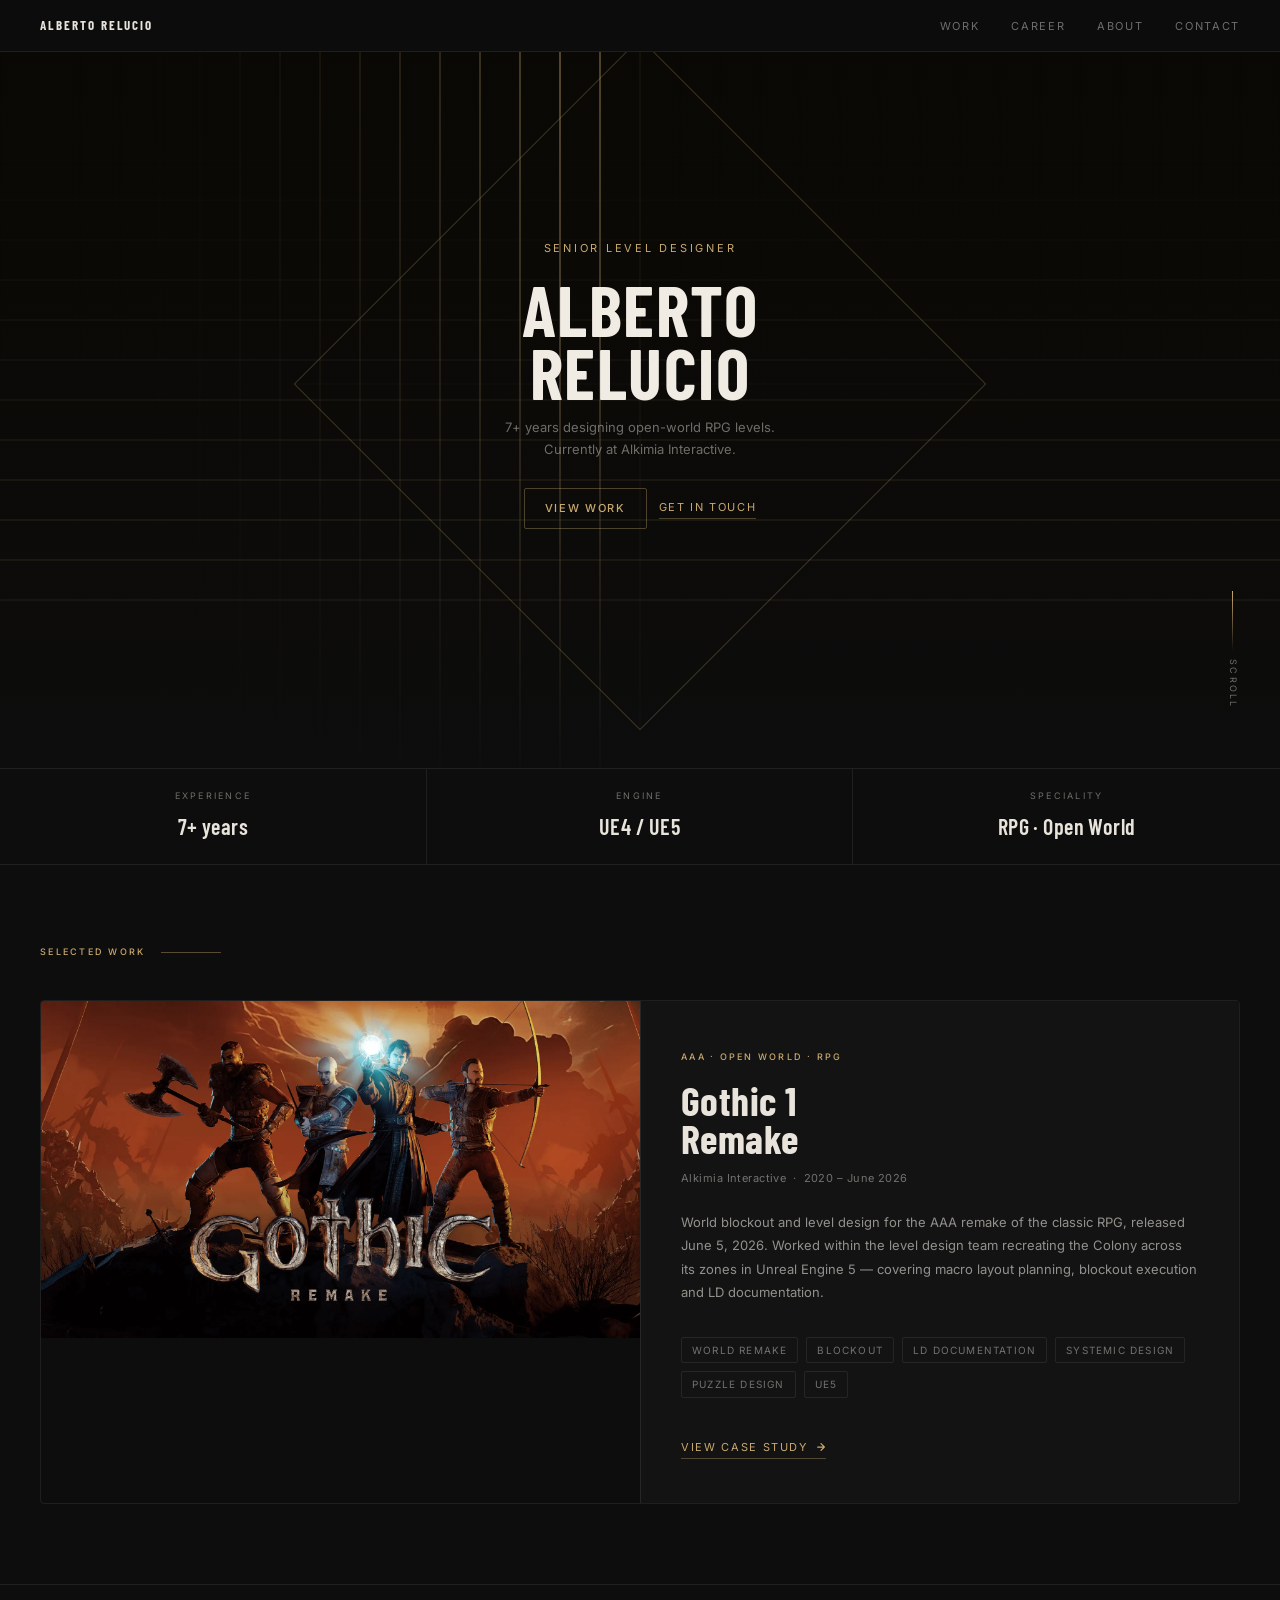
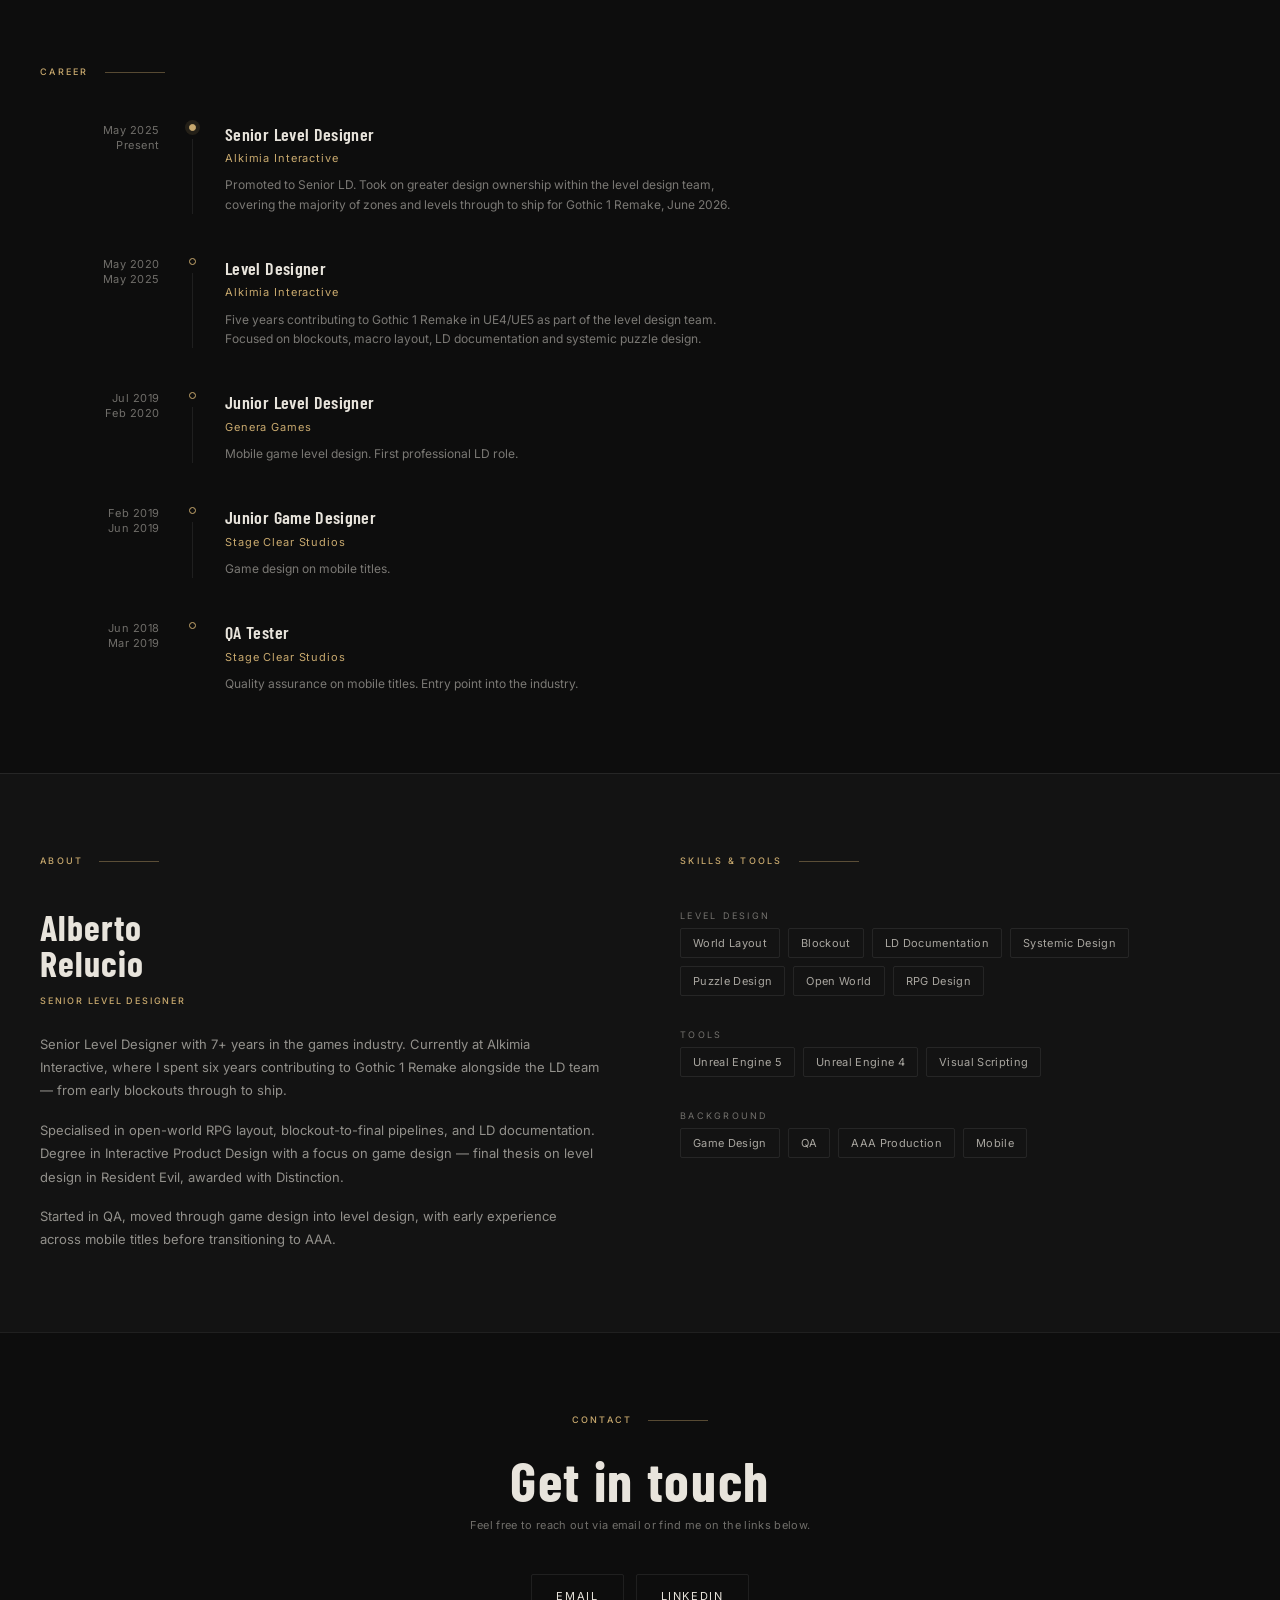
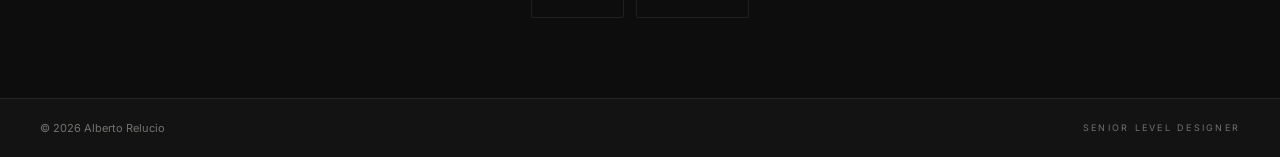
==== commit ef2be967: "Add files via upload" ====
--- a/index.html
+++ b/index.html
@@ -185,7 +185,7 @@
         <div class="timeline-body">
           <div class="t-role mb-1">Senior Level Designer</div>
           <div class="timeline-company">Alkimia Interactive</div>
-          <p class="timeline-note">Promoted to Senior LD. Took on greater design ownership within the level design team, personally driving the majority of zones and levels through to ship for Gothic 1 Remake, June 2026.</p>
+          <p class="timeline-note">Promoted to Senior LD. Took on greater design ownership within the level design team, covering the majority of zones and levels through to ship for Gothic 1 Remake, June 2026.</p>
         </div>
       </div>
 
@@ -198,7 +198,7 @@
         <div class="timeline-body">
           <div class="t-role mb-1">Level Designer</div>
           <div class="timeline-company">Alkimia Interactive</div>
-          <p class="timeline-note">Five years building the world of Gothic 1 Remake in UE4/UE5. Responsible for blockouts, macro layout, LD documentation and systemic puzzle design.</p>
+          <p class="timeline-note">Five years contributing to Gothic 1 Remake in UE4/UE5 as part of the level design team. Focused on blockouts, macro layout, LD documentation and systemic puzzle design.</p>
         </div>
       </div>
 
--- a/style.css
+++ b/style.css
@@ -1887,7 +1887,7 @@
   display: none; /* hidden on desktop */
 }
 
-@media (max-width: 768px) {
+@media (max-width: 900px) {
   .hero-corners {
     display: block;
     position: absolute;
@@ -1898,7 +1898,6 @@
 
   .hero-corners-svg {
     position: absolute;
-    /* Fit snugly around the identity block */
     top: 50%;
     left: 50%;
     transform: translate(-50%, -50%);
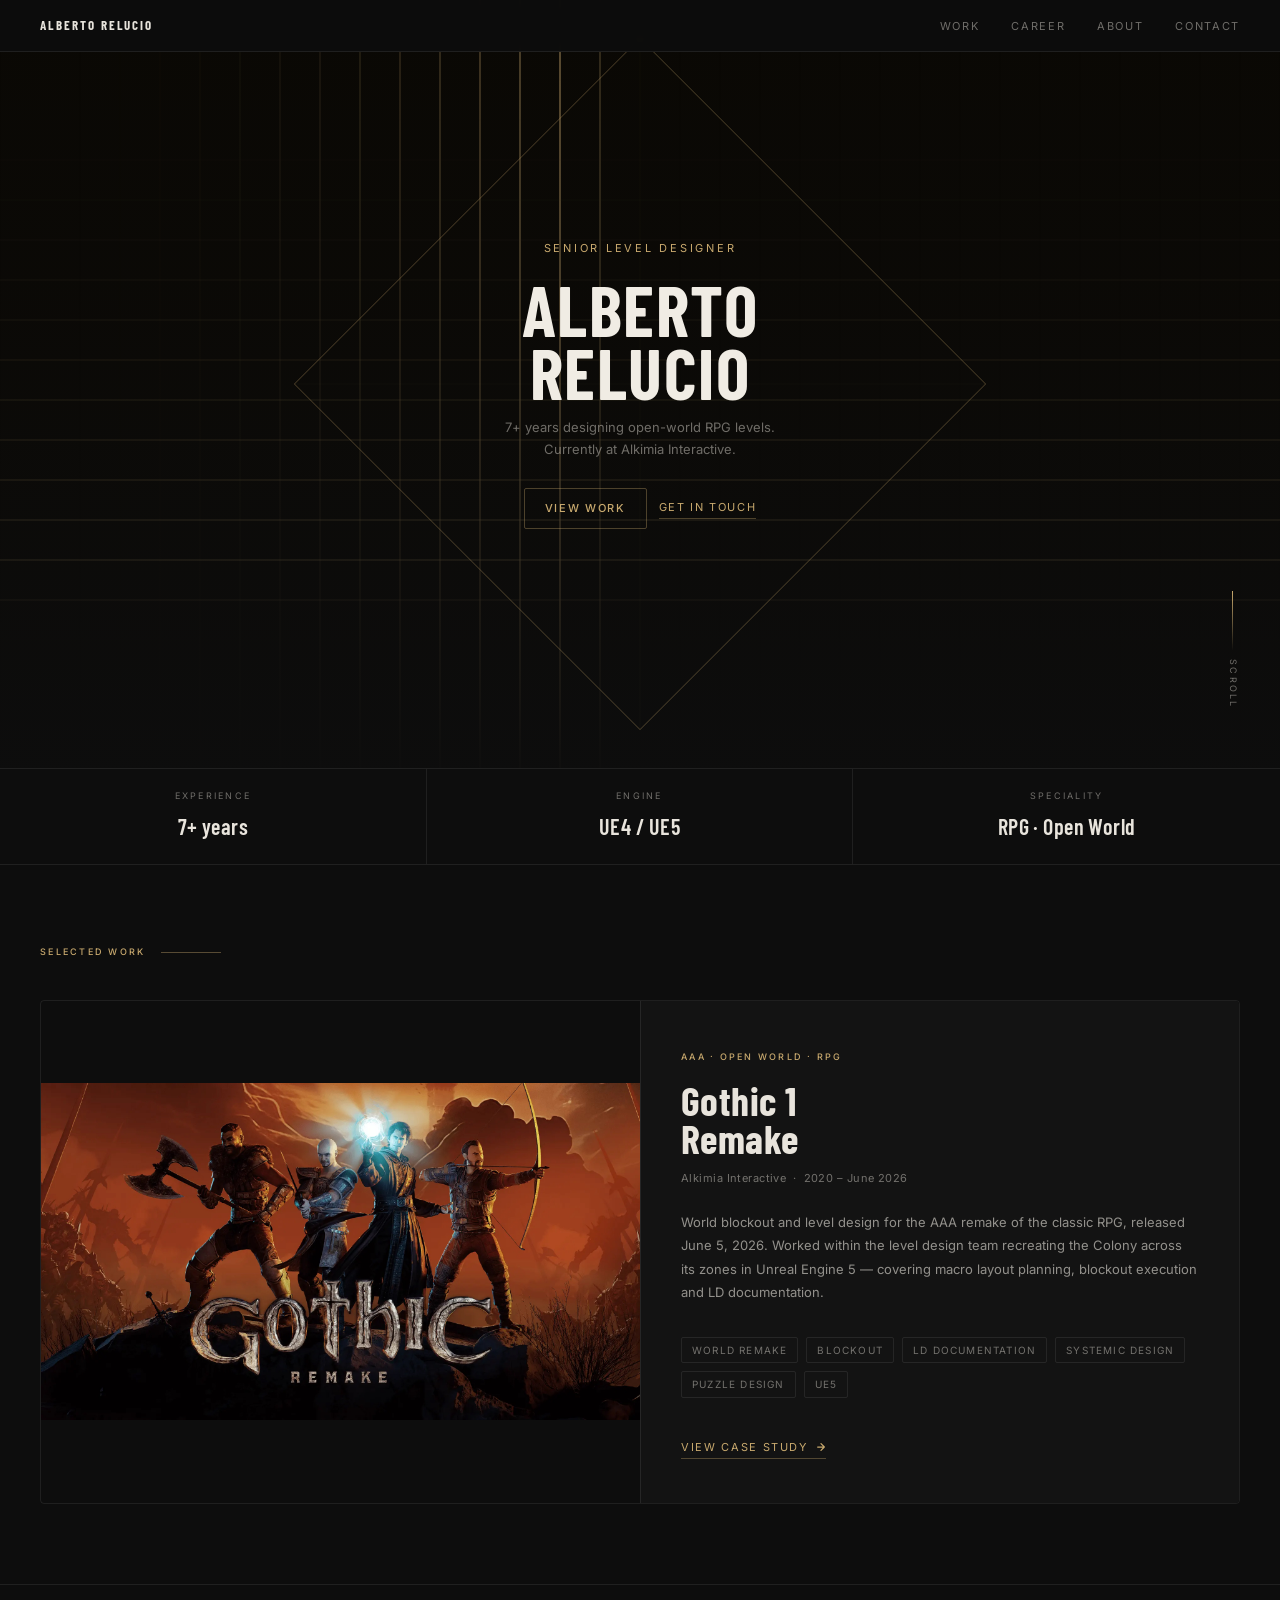
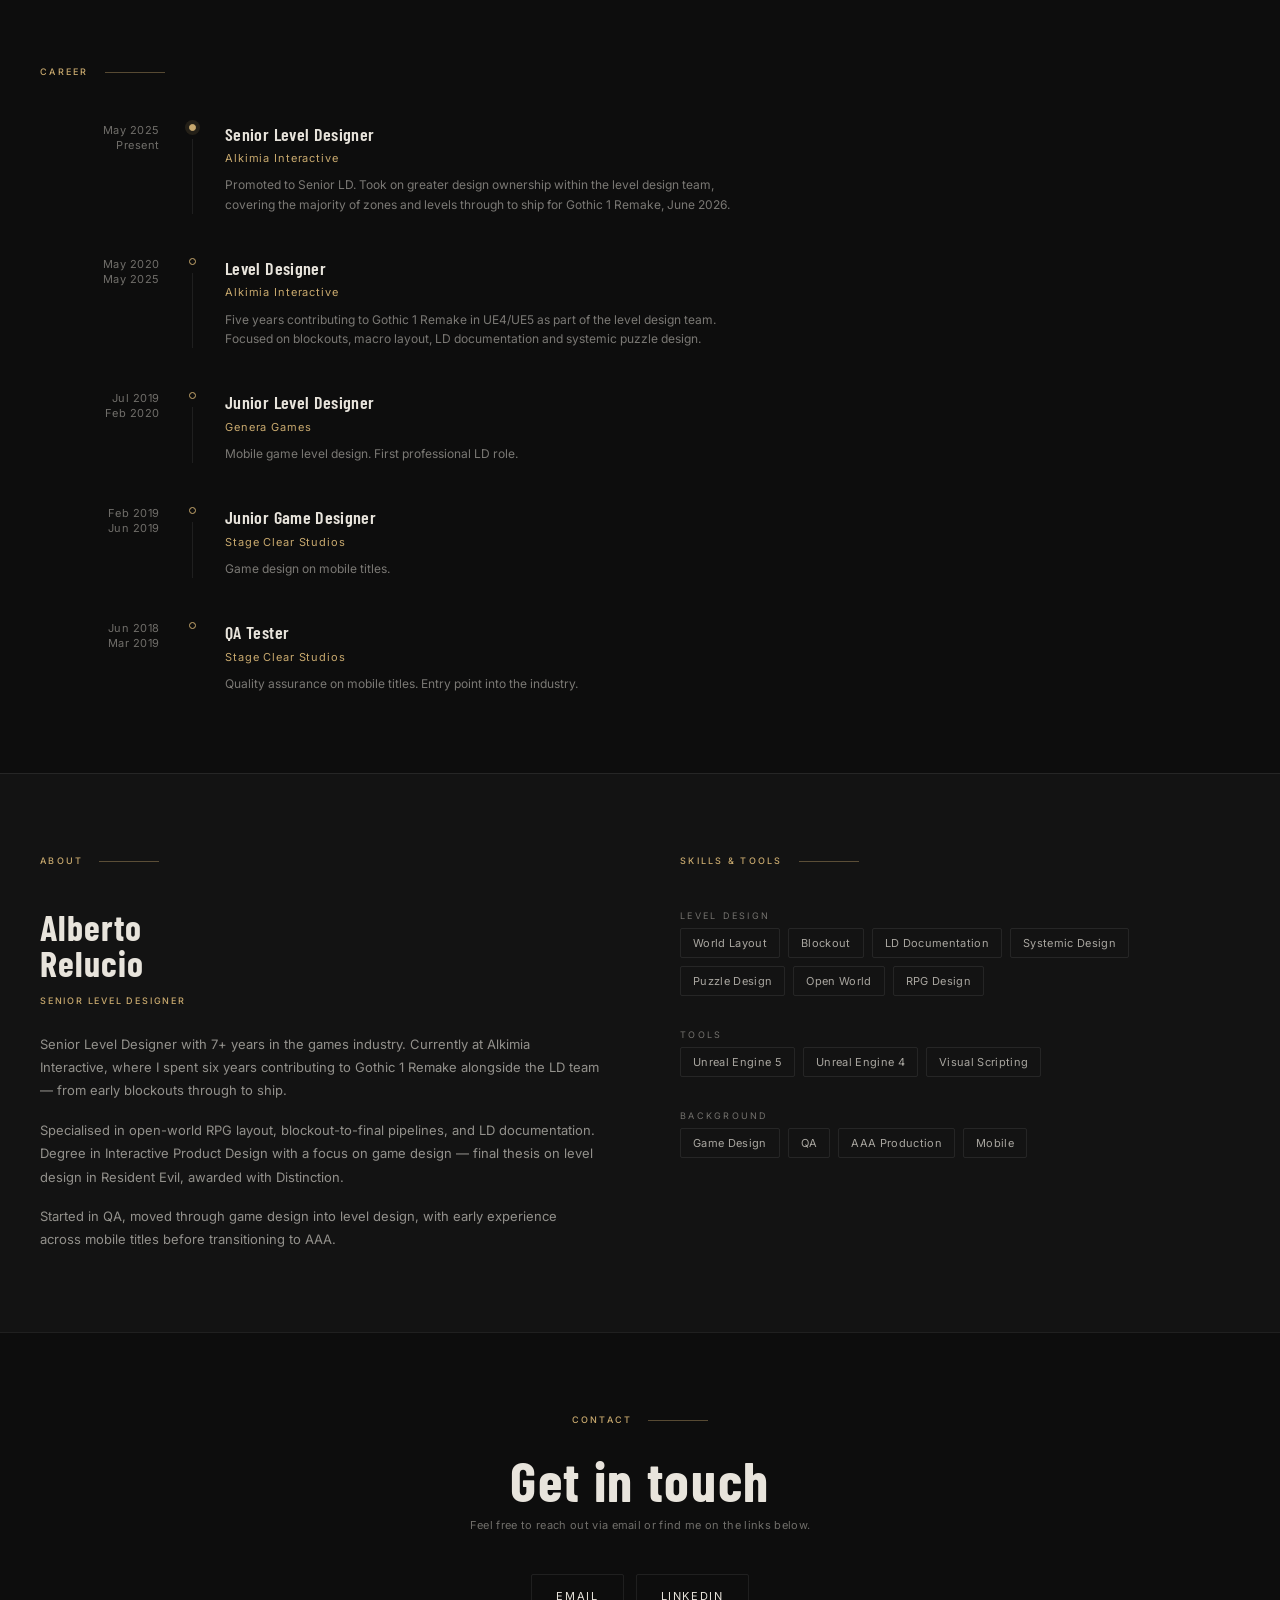
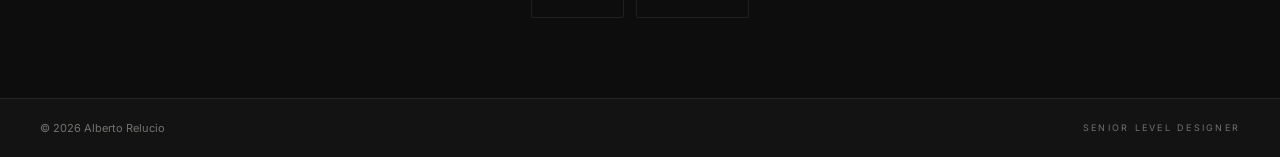
==== commit fa600d9c: "Add files via upload" ====
--- a/index.html
+++ b/index.html
@@ -7,7 +7,7 @@
   <link rel="preconnect" href="https://fonts.googleapis.com">
   <link rel="preconnect" href="https://fonts.gstatic.com" crossorigin>
   <link href="https://fonts.googleapis.com/css2?family=Barlow+Condensed:wght@400;600;700&family=Inter:wght@400;500&display=swap" rel="stylesheet">
-  <link rel="stylesheet" href="style.css">
+  <link rel="stylesheet" href="style.css?v=3">
 </head>
 <body>
 
@@ -130,14 +130,7 @@
 
     <div class="card-featured reveal">
       <div class="card-image">
-        <--
-          ADD YOUR IMAGE:
-          <img src="images/gothic-hero.jpg" alt="Gothic 1 Remake — level overview">
-        -->
-        <div class="placeholder">
-          Gothic 1 Remake<br>Screenshot / blockout<br>
-          <!--<span style="opacity:0.4;font-size:0.5rem;">images/gothic-hero.jpg</span>*/-->
-        </div>
+        <img src="images/gothic-hero.jpg" alt="Gothic 1 Remake — level overview">
       </div>
       <div class="card-body">
         <div>
--- a/style.css
+++ b/style.css
@@ -740,7 +740,7 @@
   max-width: 320px;
 }
 
-@media (max-width: 768px) {
+@media (max-width: 768px), (max-height: 700px) and (orientation: landscape) {
   .hero-diamond-wrap {
     display: none;
   }
@@ -750,10 +750,6 @@
   .hero-inner--centered .hero-identity {
     max-width: 320px;
     padding: 16px;
-  }
-}
-    max-width: 260px;
-    padding: 12px;
   }
 }
 
@@ -1007,6 +1003,7 @@
   position: relative;
   overflow: hidden;
   aspect-ratio: 16 / 9;
+  align-self: center;
   display: flex;
   align-items: center;
   justify-content: center;
@@ -1043,8 +1040,9 @@
 
 .card-academic-image {
   background: #0f0e0c;
+  aspect-ratio: 16 / 9;
   position: relative;
-  min-height: 240px;
+  align-self: center;
   display: flex;
   align-items: center;
   justify-content: center;
@@ -1091,9 +1089,10 @@
 
 .card-level-image {
   background: #0f0e0c;
-  min-height: 220px;
+  aspect-ratio: 16 / 9;
   position: relative;
   overflow: hidden;
+  align-self: center;
   display: flex;
   align-items: center;
   justify-content: center;
@@ -1609,7 +1608,7 @@
 }
 
 /* Mobile — 768px */
-@media (max-width: 768px) {
+@media (max-width: 768px), (max-height: 700px) and (orientation: landscape) {
   :root {
     --section-y: 56px;
     --section-x: 20px;
@@ -1644,7 +1643,7 @@
   .stat-item:last-child { border-bottom: none; }
 
   /* Cards */
-  .card-featured { grid-template-columns: 1fr; }
+  .card-featured { display: block; }
   .card-image    { aspect-ratio: 16 / 9; min-height: 0; }
   .card-body {
     border-left: none;
@@ -1652,17 +1651,15 @@
     padding: 28px var(--section-x);
   }
 
-  .card-academic { grid-template-columns: 1fr; }
+  .card-academic { display: block; }
   .card-academic-image {
-    min-height: 160px;
     border-right: none;
     border-bottom: 0.5px solid var(--color-line);
   }
   .card-academic-body { padding: var(--space-6); }
 
-  .card-level-top { grid-template-columns: 1fr; }
+  .card-level-top { display: block; }
   .card-level-image {
-    min-height: 180px;
     border-right: none;
     border-bottom: 0.5px solid var(--color-line);
   }
@@ -1679,7 +1676,7 @@
   .card-level-image::after,
   .card-level-image .img-corner-bl,
   .card-level-image .img-corner-br { display: none; }
-  .card-level-body { padding: var(--space-5); max-width: 100%; }
+  .card-level-body { padding: var(--space-5); max-width: min(100%, 640px); margin: 0 auto; }
 
   .card-level-comparison { grid-template-columns: 1fr; }
   .card-level-comparison-item:first-child {
@@ -1800,6 +1797,69 @@
 
 .cpair-caption { padding: 8px 14px; font-size: 0.5625rem; letter-spacing: 0.15em; text-transform: uppercase; color: var(--color-text-muted); border-top: 0.5px solid var(--color-line); background: var(--color-bg); min-height: 41px; display: flex; align-items: center; justify-content: center; width: 100%; }
 
+/* ── COMPARISON EXPAND BUTTON ── */
+.comparison-expand {
+  position: absolute; bottom: 12px; right: 12px; z-index: 12;
+  width: 30px; height: 30px; border-radius: var(--radius-sm);
+  background: rgba(13,13,13,0.65); border: 0.5px solid rgba(232,228,220,0.25);
+  color: rgba(232,228,220,0.85);
+  display: flex; align-items: center; justify-content: center;
+  cursor: pointer; pointer-events: auto; touch-action: manipulation;
+  transition: border-color var(--transition-base), color var(--transition-base), background var(--transition-base);
+}
+.comparison-expand:hover { border-color: var(--color-accent-border); color: var(--color-accent); background: rgba(13,13,13,0.85); }
+
+/* ── COMPARISON LIGHTBOX ── */
+body.lightbox-lock { overflow: hidden; }
+
+.lightbox-overlay {
+  position: fixed; inset: 0; z-index: 999;
+  background: rgba(6,5,3,0.94);
+  display: none; align-items: center; justify-content: center;
+  padding: 56px 20px 20px;
+}
+.lightbox-overlay.open { display: flex; }
+
+.lightbox-content { width: 100%; max-width: 1100px; }
+.lightbox-content .comparison-wrap { border-top: none; }
+.lightbox-content .comparison-wrap .comparison { max-height: 78vh; }
+
+.lightbox-close {
+  position: fixed; top: 16px; right: 16px; z-index: 1000;
+  width: 40px; height: 40px; border-radius: 50%;
+  background: rgba(13,13,13,0.75); border: 0.5px solid rgba(232,228,220,0.25);
+  color: rgba(232,228,220,0.9);
+  display: flex; align-items: center; justify-content: center;
+  cursor: pointer;
+  transition: border-color var(--transition-base), color var(--transition-base);
+}
+.lightbox-close:hover { border-color: var(--color-accent-border); color: var(--color-accent); }
+
+@media (max-width: 768px), (max-height: 700px) and (orientation: landscape) {
+  .lightbox-overlay { padding: 64px 0 0; }
+  .lightbox-content .comparison-wrap .comparison { max-height: none; aspect-ratio: 16 / 9; }
+}
+
+/* Landscape phones: fit the whole comparator (nav + image + caption) inside the
+   screen height rather than forcing a 16:9 image, which pushed the prev/next
+   nav bar off-screen. The comparator image just fills whatever space is left. */
+@media (max-height: 700px) and (orientation: landscape) {
+  .lightbox-overlay {
+    padding: 12px 16px;
+    align-items: flex-start;
+    overflow-y: auto;
+    -webkit-overflow-scrolling: touch;
+  }
+  .lightbox-content {
+    width: 100%;
+    margin: auto 0; /* centres it when it fits, scrolls into view when it doesn't */
+  }
+  .lightbox-content .comparison-wrap .comparison {
+    aspect-ratio: 16 / 9;
+    max-height: none;
+  }
+}
+
 /* ── LEVEL BREAKDOWN: compare + video side by side ── */
 .card-level-bottom {
   display: grid;
@@ -1825,7 +1885,7 @@
 .card-level-video-caption { padding: 8px 14px; font-size: 0.5625rem; letter-spacing: 0.15em; text-transform: uppercase; color: var(--color-text-muted); border-top: 0.5px solid var(--color-line); background: var(--color-bg); min-height: 41px; display: flex; align-items: center; }
 
 /* ── GOTHIC RESPONSIVE ── */
-@media (max-width: 768px) {
+@media (max-width: 768px), (max-height: 700px) and (orientation: landscape) {
   .card-level-bottom {
     grid-template-columns: 1fr;
   }
@@ -1862,7 +1922,7 @@
 }
 
 /* ── GOTHIC OVERVIEW BLOCKS — mobile stack ── */
-@media (max-width: 768px) {
+@media (max-width: 768px), (max-height: 700px) and (orientation: landscape) {
   .overview-blocks {
     flex-direction: column !important;
     gap: var(--space-3) !important;
@@ -1875,10 +1935,13 @@
     flex: none !important;
   }
 
-  /* Text column full width on mobile */
+  /* Text column full width on mobile, but capped for readable line-length in landscape */
   .overview-blocks ~ div,
   [style*="width:420px"] {
     width: 100% !important;
+    max-width: min(100%, 640px) !important;
+    margin-left: auto !important;
+    margin-right: auto !important;
   }
 }
 
@@ -1908,7 +1971,7 @@
 
 
 
-@media (max-width: 768px) {
+@media (max-width: 768px), (max-height: 700px) and (orientation: landscape) {
   .slideshow { max-width: 100%; }
 }
 
@@ -1950,7 +2013,7 @@
   display: block;
 }
 
-@media (max-width: 768px) {
+@media (max-width: 768px), (max-height: 700px) and (orientation: landscape) {
   .trailer-wrap {
     max-width: 100%;
     border-radius: 0;
@@ -1959,4 +2022,40 @@
   }
 }
 
-
+/* ── WIDE-BUT-TIGHT SCREENS ──
+   The Overview text column has a fixed, non-shrinking width (420px) and the
+   Level Breakdown image sits in a 1fr/2fr grid — both need real room to work.
+   Below ~1024px of width they run out of space and overflow/clip, regardless
+   of orientation or device height, so collapse them independently of that. */
+@media (max-width: 1024px) {
+  .card-level-top { display: block; }
+  .card-level-image {
+    border-right: none;
+    border-bottom: 0.5px solid var(--color-line);
+  }
+  .card-level-image::before,
+  .card-level-image::after,
+  .card-level-image .img-corner-bl,
+  .card-level-image .img-corner-br { display: none; }
+  .card-level-body { padding: var(--space-5); max-width: min(100%, 640px); margin: 0 auto; }
+
+  .overview-blocks {
+    flex-direction: column !important;
+    gap: var(--space-3) !important;
+  }
+  .overview-blocks .sidebar-block {
+    width: 100% !important;
+    max-width: 100% !important;
+    min-width: 0 !important;
+    flex: none !important;
+  }
+  .overview-blocks ~ div,
+  [style*="width:420px"] {
+    width: 100% !important;
+    max-width: min(100%, 640px) !important;
+    margin-left: auto !important;
+    margin-right: auto !important;
+  }
+}
+
+
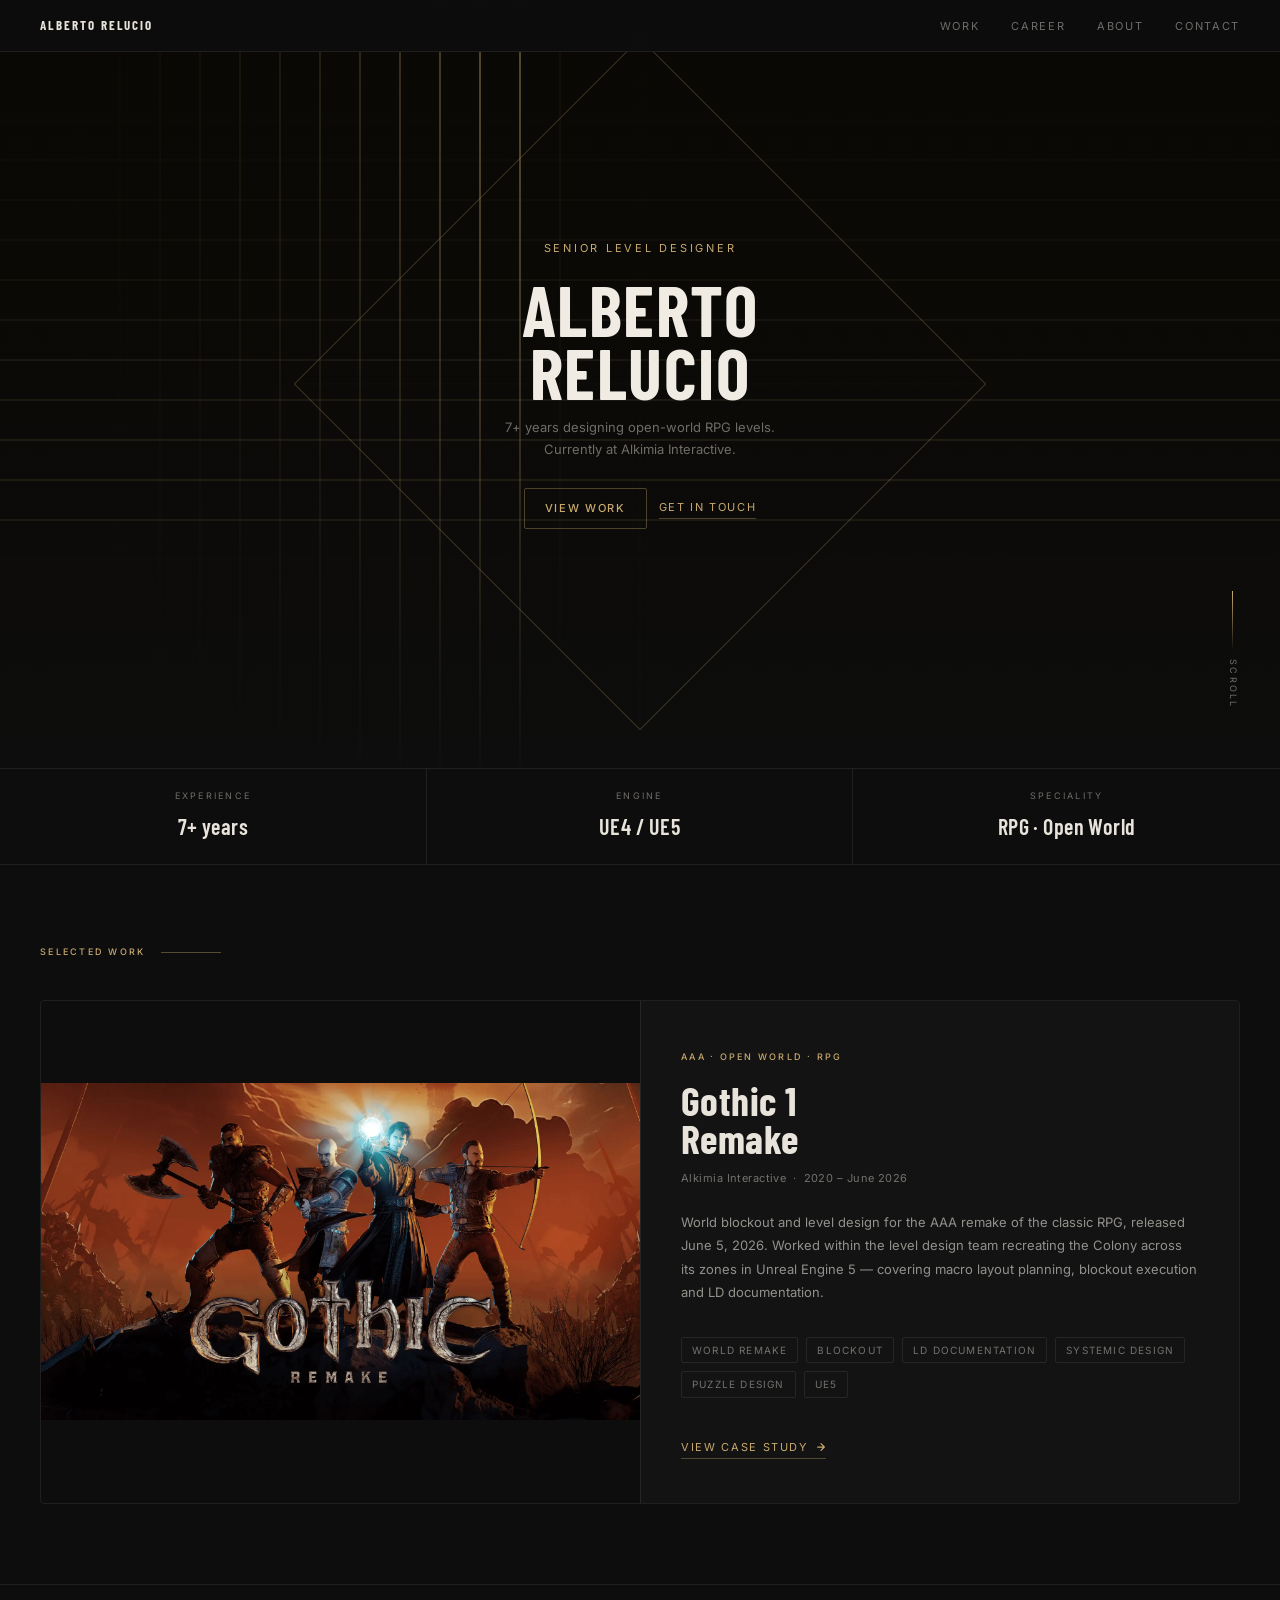
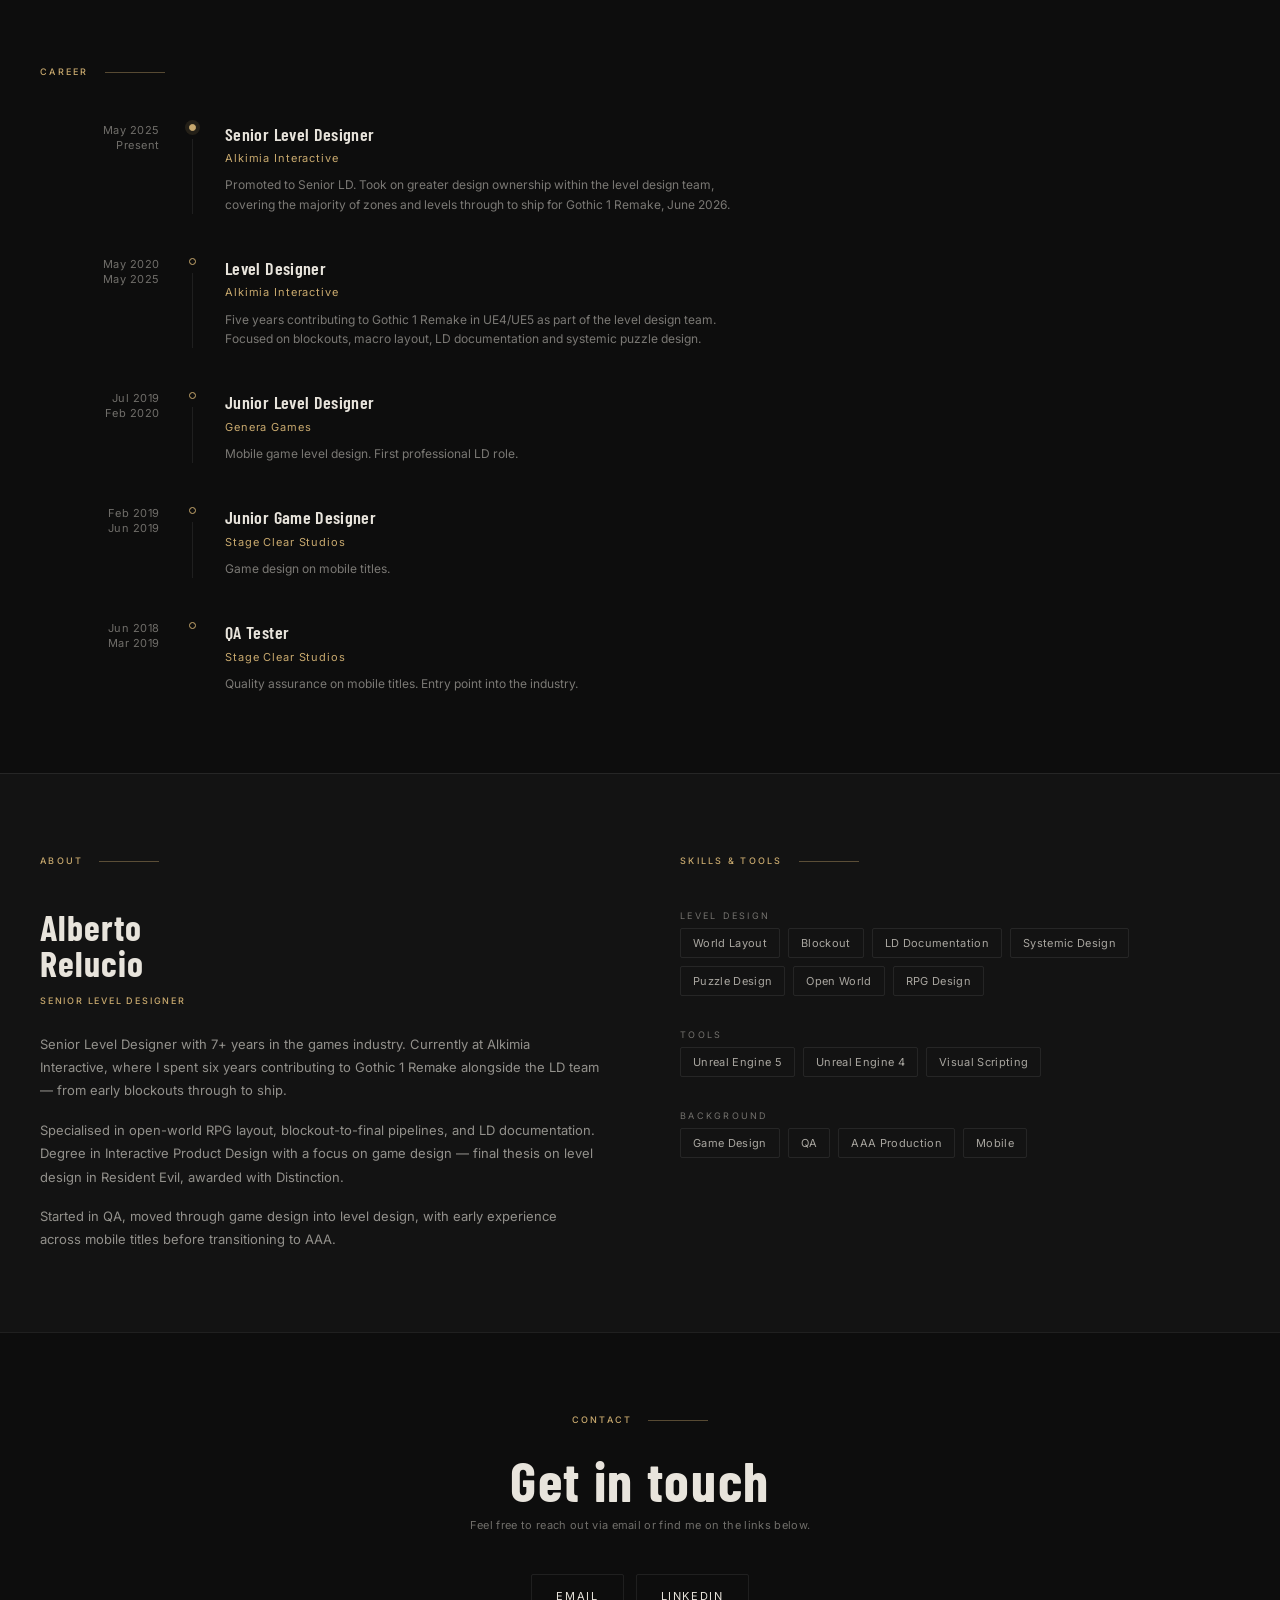
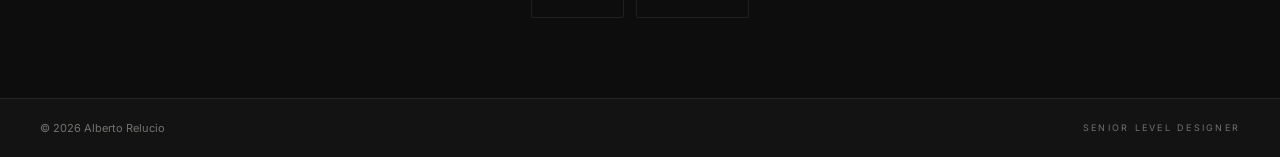
==== commit fae498da: "Add files via upload" ====
--- a/index.html
+++ b/index.html
@@ -7,7 +7,7 @@
   <link rel="preconnect" href="https://fonts.googleapis.com">
   <link rel="preconnect" href="https://fonts.gstatic.com" crossorigin>
   <link href="https://fonts.googleapis.com/css2?family=Barlow+Condensed:wght@400;600;700&family=Inter:wght@400;500&display=swap" rel="stylesheet">
-  <link rel="stylesheet" href="style.css?v=3">
+  <link rel="stylesheet" href="style.css?v=5">
 </head>
 <body>
 
--- a/style.css
+++ b/style.css
@@ -1002,11 +1002,10 @@
   background: var(--color-bg-warm-mid);
   position: relative;
   overflow: hidden;
-  aspect-ratio: 16 / 9;
+  width: 100%;
+  height: 0;
+  padding-top: 56.25%; /* 16:9 */
   align-self: center;
-  display: flex;
-  align-items: center;
-  justify-content: center;
 }
 
 .card-image img {
@@ -1040,12 +1039,11 @@
 
 .card-academic-image {
   background: #0f0e0c;
-  aspect-ratio: 16 / 9;
   position: relative;
+  width: 100%;
+  height: 0;
+  padding-top: 56.25%; /* 16:9 */
   align-self: center;
-  display: flex;
-  align-items: center;
-  justify-content: center;
   border-right: 0.5px solid var(--color-line);
   overflow: hidden;
 }
@@ -1089,13 +1087,12 @@
 
 .card-level-image {
   background: #0f0e0c;
-  aspect-ratio: 16 / 9;
   position: relative;
   overflow: hidden;
+  width: 100%;
+  height: 0;
+  padding-top: 56.25%; /* 16:9 */
   align-self: center;
-  display: flex;
-  align-items: center;
-  justify-content: center;
   border-right: 0.5px solid var(--color-line);
 }
 
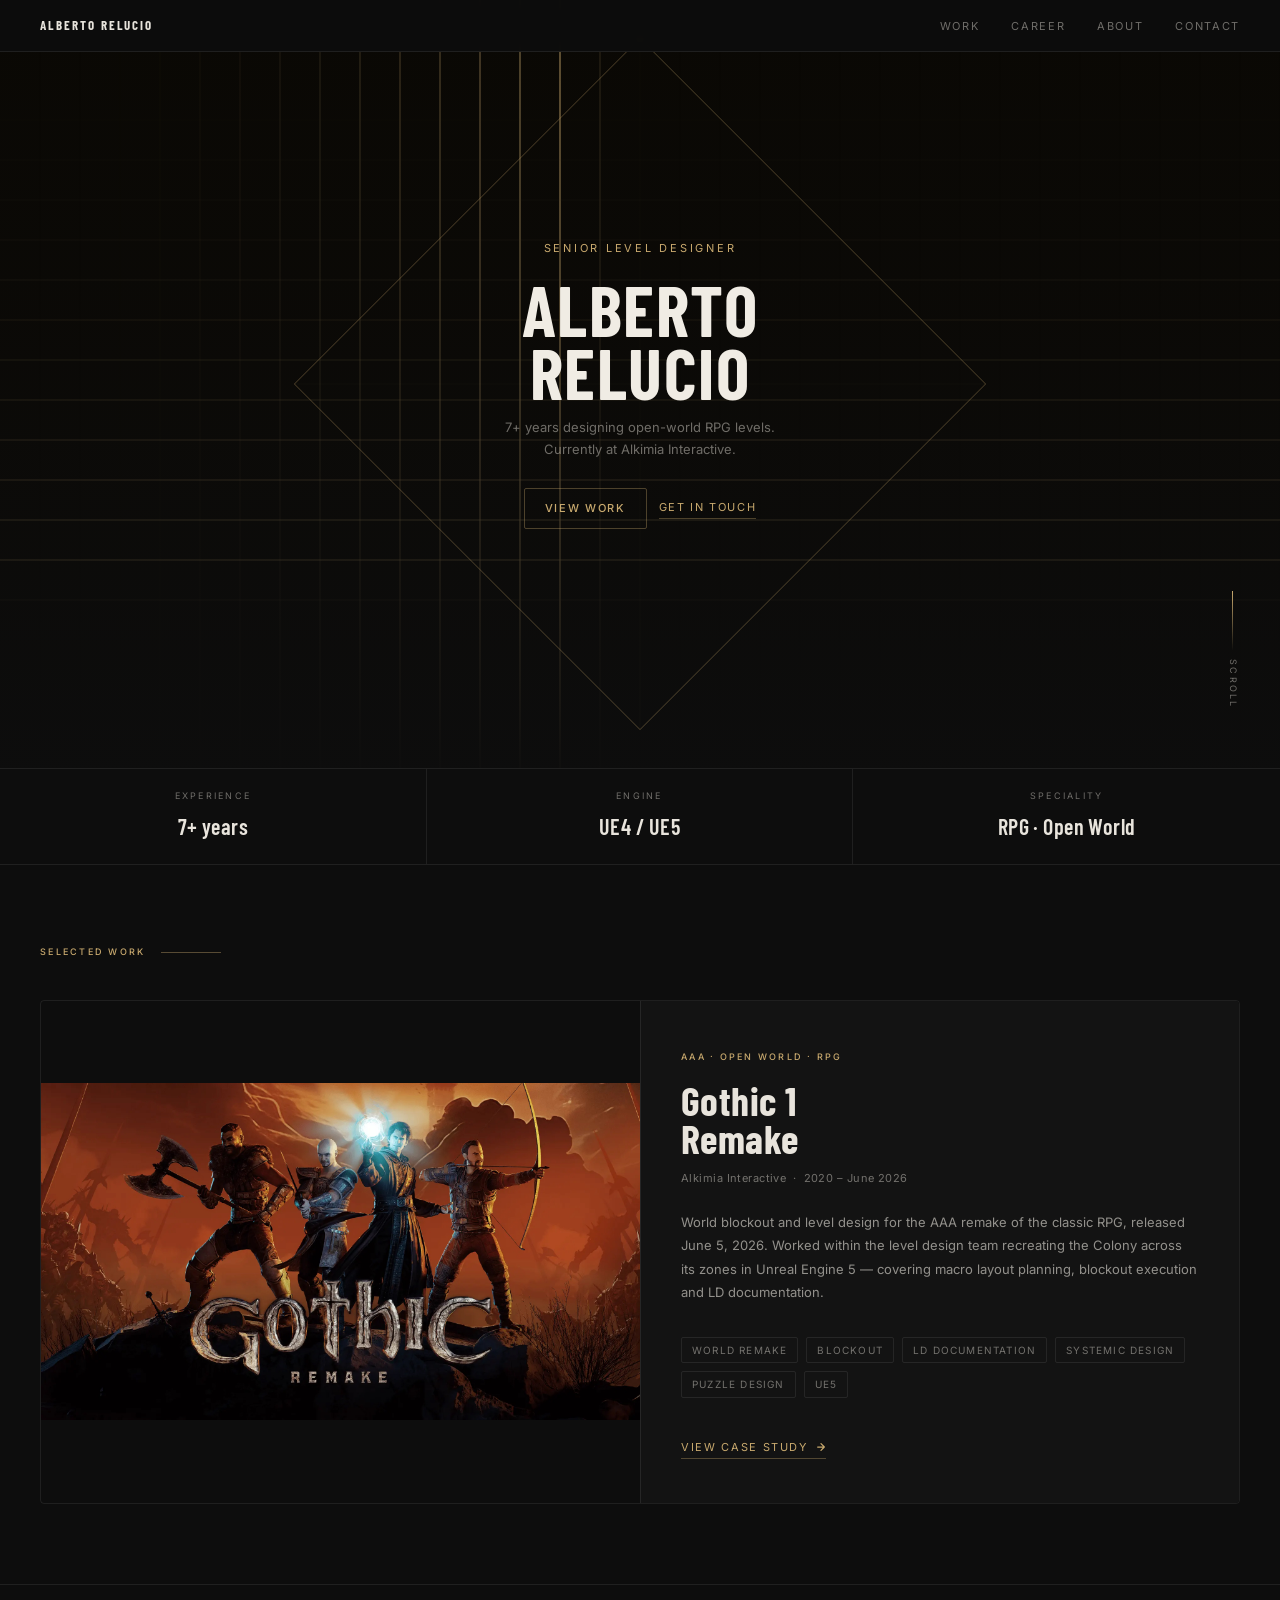
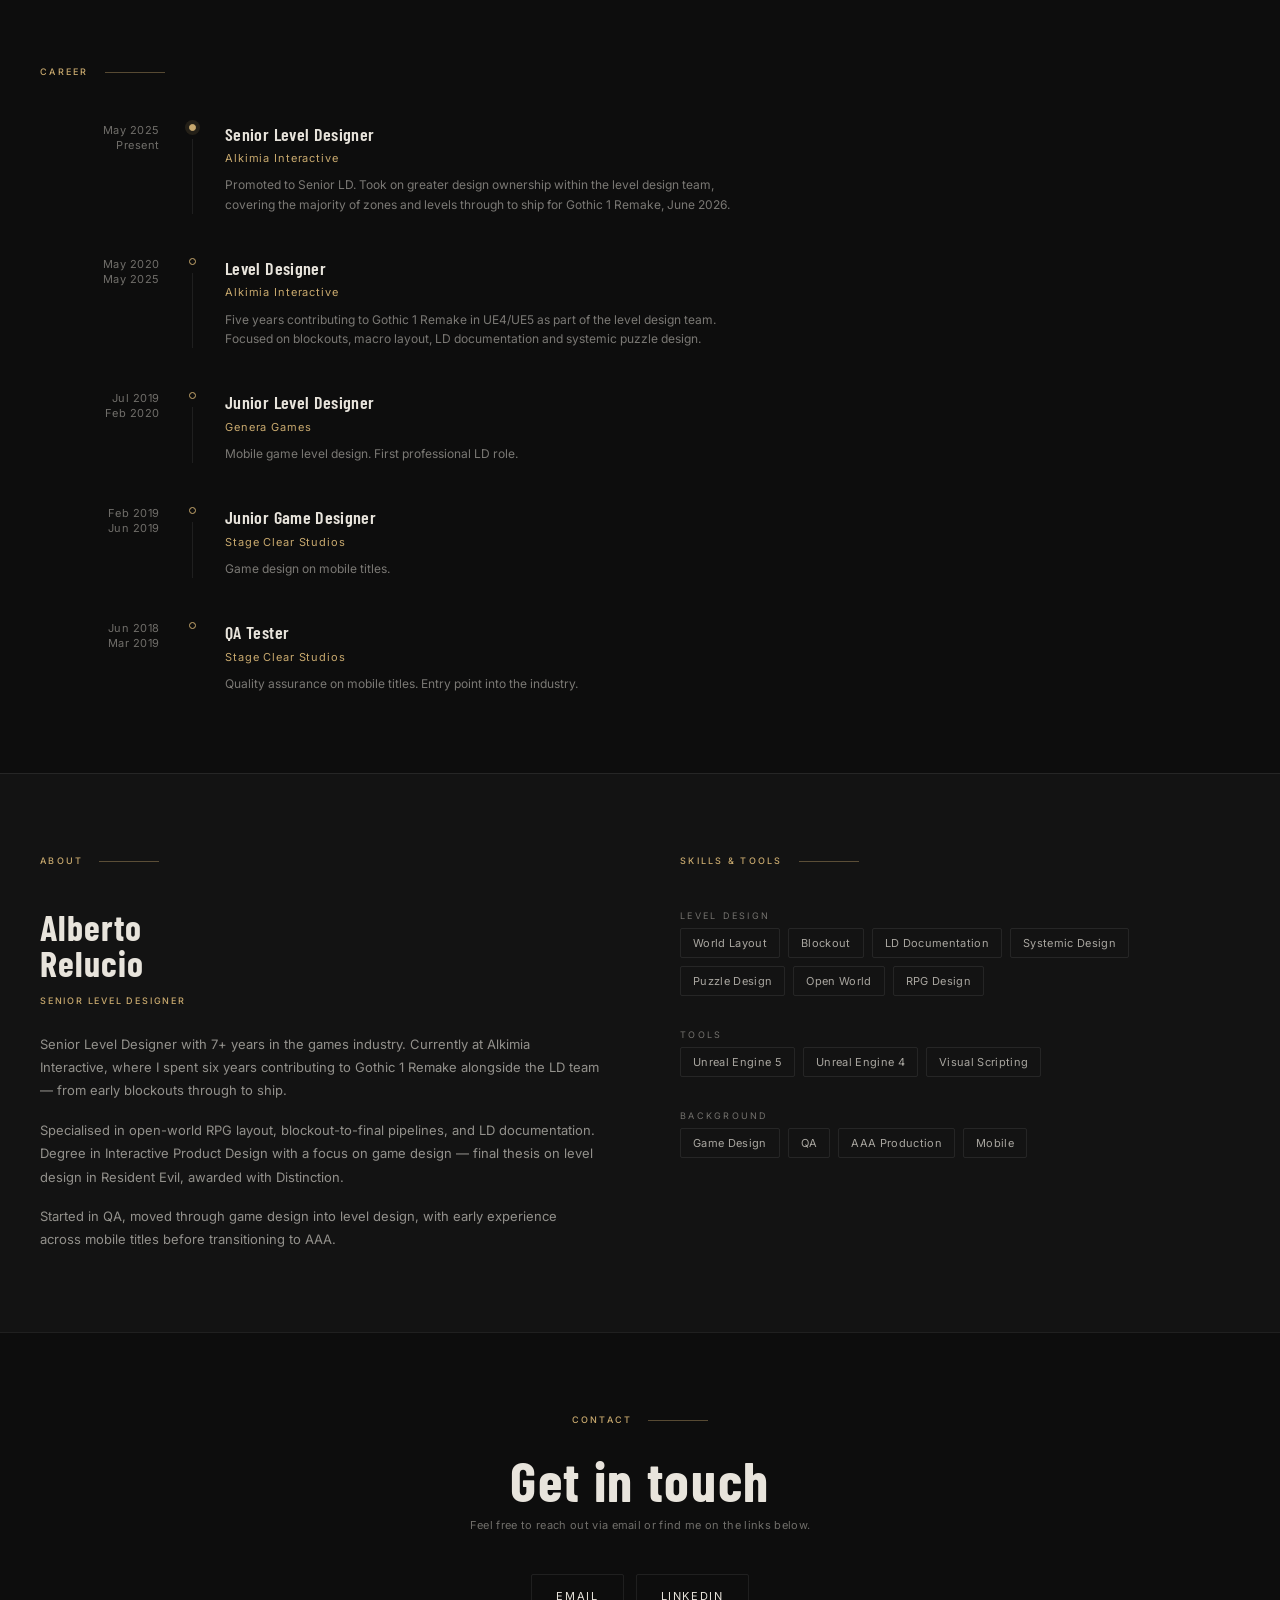
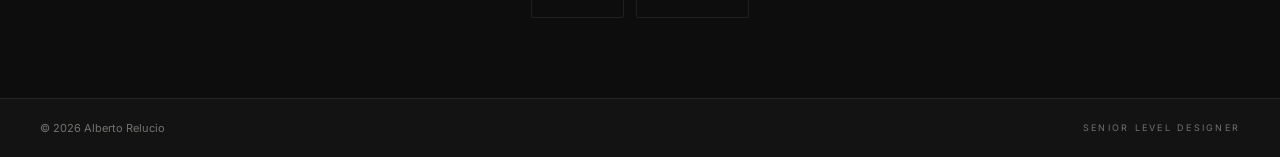
==== commit d398a825: "Add files via upload" ====
--- a/index.html
+++ b/index.html
@@ -7,7 +7,7 @@
   <link rel="preconnect" href="https://fonts.googleapis.com">
   <link rel="preconnect" href="https://fonts.gstatic.com" crossorigin>
   <link href="https://fonts.googleapis.com/css2?family=Barlow+Condensed:wght@400;600;700&family=Inter:wght@400;500&display=swap" rel="stylesheet">
-  <link rel="stylesheet" href="style.css?v=5">
+  <link rel="stylesheet" href="style.css?v=6">
 </head>
 <body>
 
--- a/style.css
+++ b/style.css
@@ -1076,12 +1076,12 @@
 .card-level:last-child { margin-bottom: 0; }
 .card-level:hover      { border-color: var(--color-line-strong); }
 
-/* Top row: image (left) + description (right) */
+/* Top row: image (full width), description below — always stacked.
+   (Previously a 2-column grid on wide screens, but that combination
+   consistently hit Safari sizing bugs; always-stacked is simpler and reliable.) */
 .card-level-top {
-  display: grid;
-  grid-template-columns: 1fr 2fr;
+  display: block;
   border-bottom: 0.5px solid var(--color-line);
-  align-items: stretch;
 }
 
 
@@ -1092,8 +1092,8 @@
   width: 100%;
   height: 0;
   padding-top: 56.25%; /* 16:9 */
-  align-self: center;
-  border-right: 0.5px solid var(--color-line);
+  border-right: none;
+  border-bottom: 0.5px solid var(--color-line);
 }
 
 .card-level-image img {
@@ -1143,7 +1143,7 @@
   flex-direction: column;
   gap: var(--space-3);
   position: relative;
-  max-width: 66%;
+  max-width: min(100%, 720px);
 }
 
 .card-level-body::before,
@@ -1655,20 +1655,6 @@
   }
   .card-academic-body { padding: var(--space-6); }
 
-  .card-level-top { display: block; }
-  .card-level-image {
-    border-right: none;
-    border-bottom: 0.5px solid var(--color-line);
-  }
-  .card-level-image img {
-    padding: 0;
-    object-fit: cover;
-    position: absolute;
-    inset: 0;
-    width: 100%;
-    height: 100%;
-    display: block;
-  }
   .card-level-image::before,
   .card-level-image::after,
   .card-level-image .img-corner-bl,
@@ -2020,22 +2006,10 @@
 }
 
 /* ── WIDE-BUT-TIGHT SCREENS ──
-   The Overview text column has a fixed, non-shrinking width (420px) and the
-   Level Breakdown image sits in a 1fr/2fr grid — both need real room to work.
-   Below ~1024px of width they run out of space and overflow/clip, regardless
-   of orientation or device height, so collapse them independently of that. */
+   The Overview text column has a fixed, non-shrinking width (420px), so on
+   screens narrower than ~1024px it runs out of room and overflows/clips,
+   regardless of orientation or device height. */
 @media (max-width: 1024px) {
-  .card-level-top { display: block; }
-  .card-level-image {
-    border-right: none;
-    border-bottom: 0.5px solid var(--color-line);
-  }
-  .card-level-image::before,
-  .card-level-image::after,
-  .card-level-image .img-corner-bl,
-  .card-level-image .img-corner-br { display: none; }
-  .card-level-body { padding: var(--space-5); max-width: min(100%, 640px); margin: 0 auto; }
-
   .overview-blocks {
     flex-direction: column !important;
     gap: var(--space-3) !important;
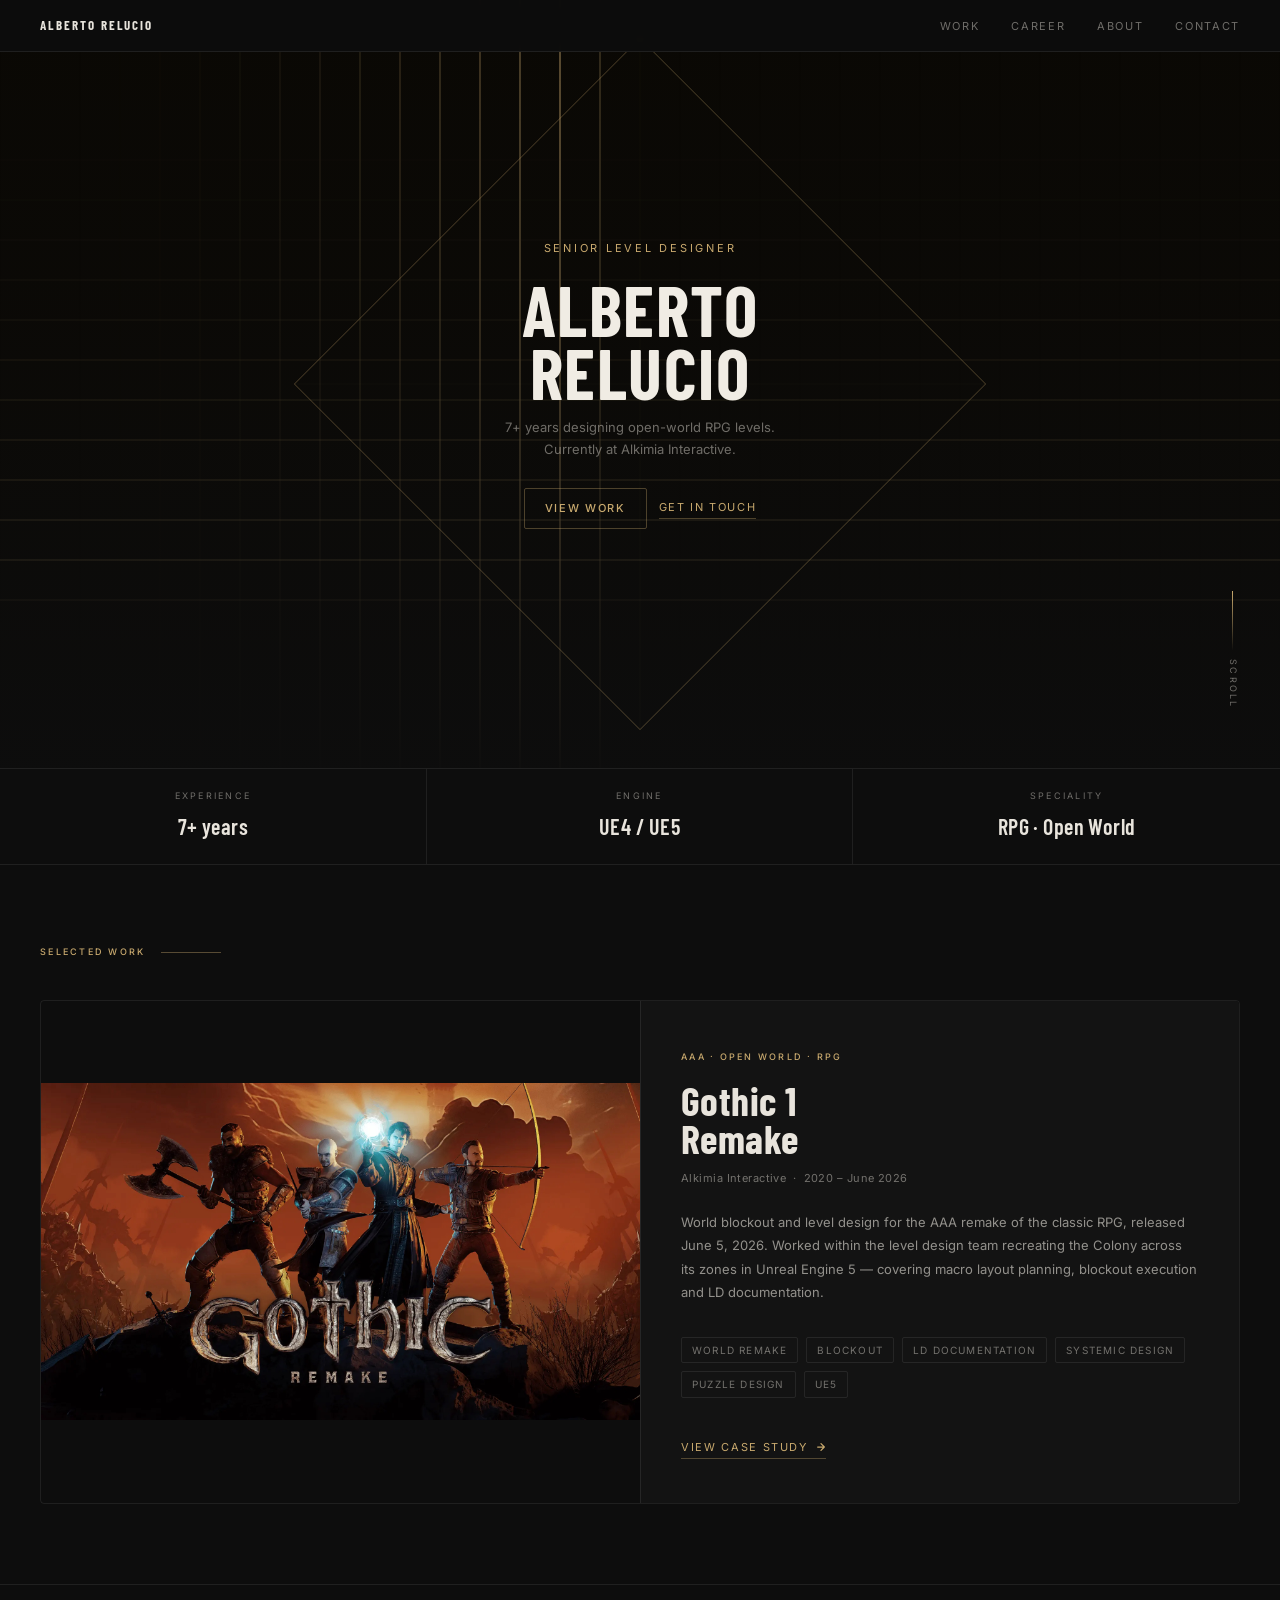
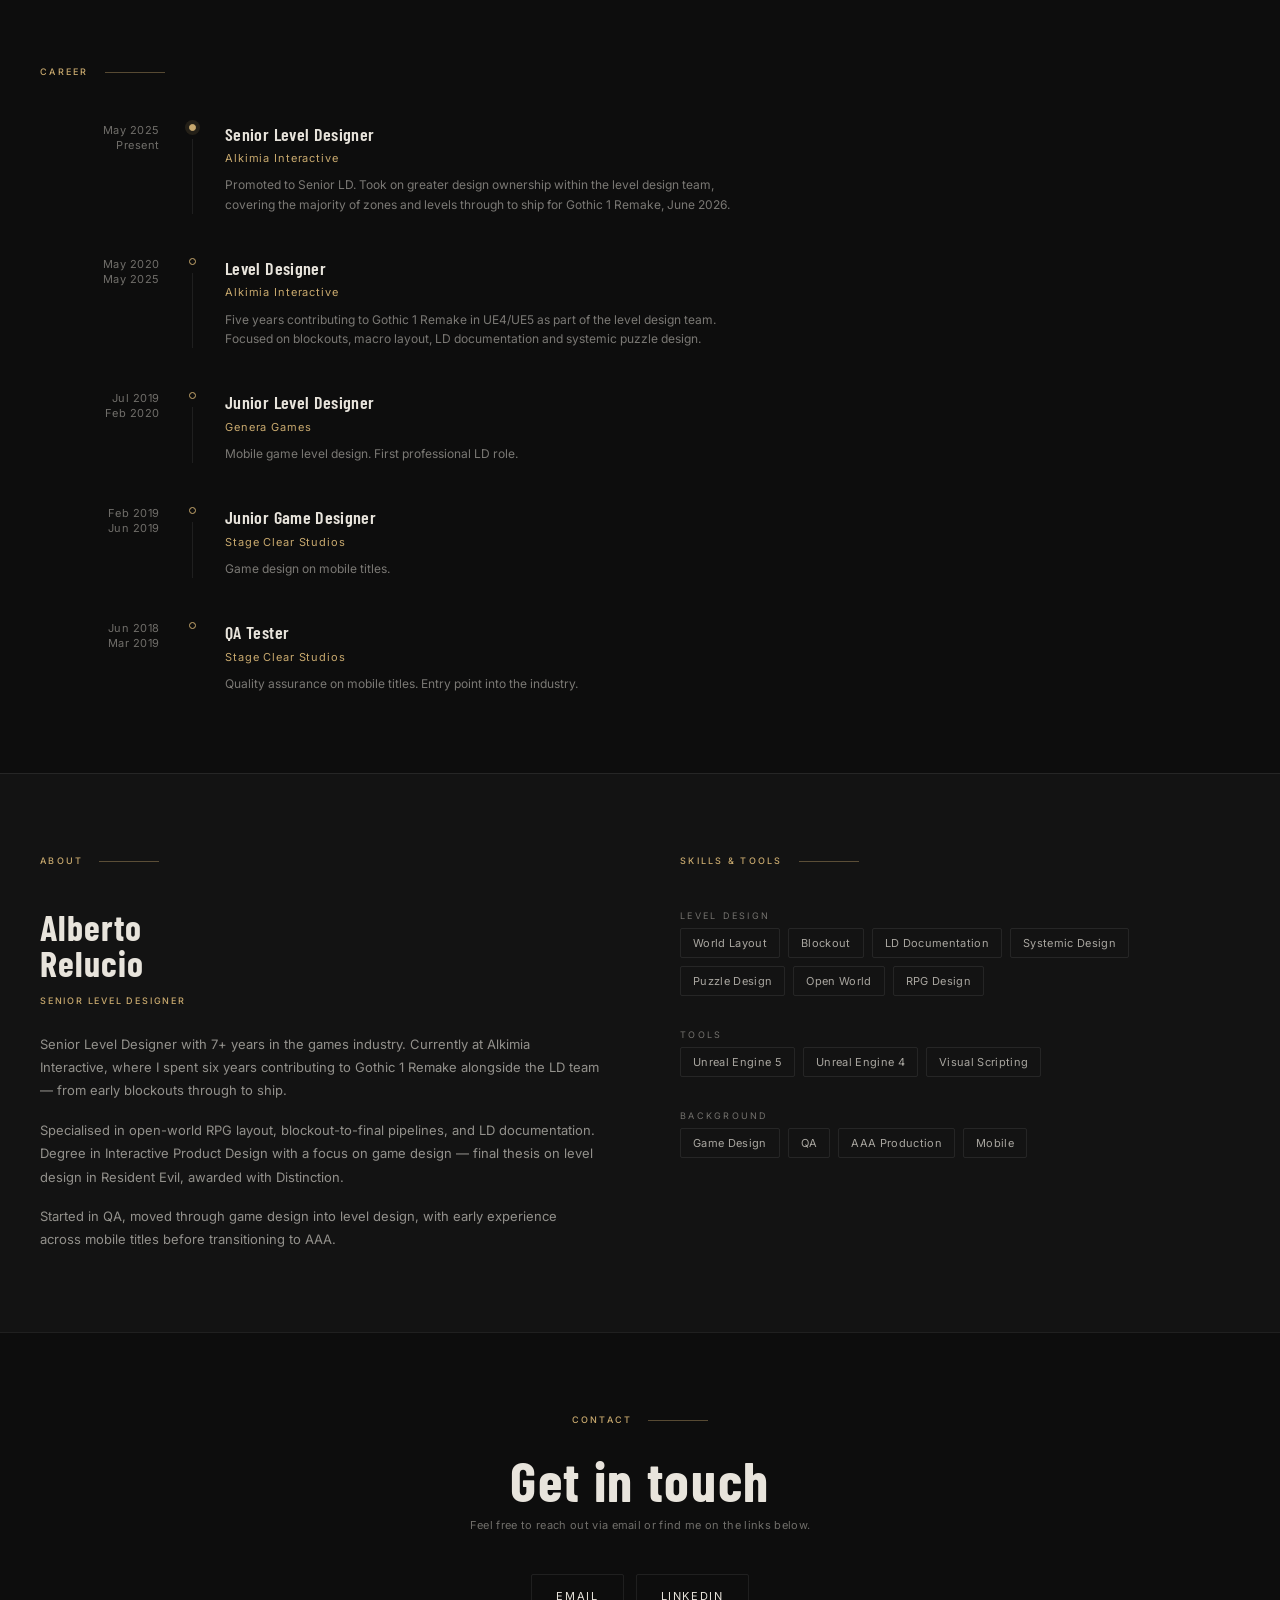
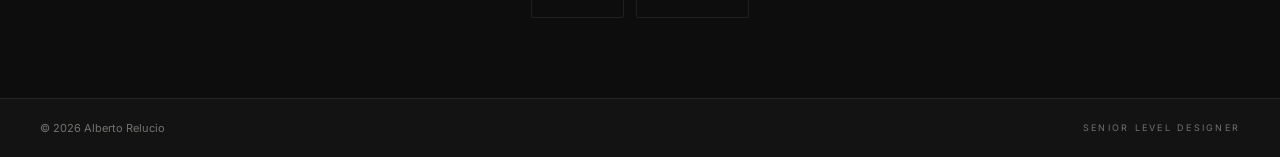
==== commit cf045e68: "Add files via upload" ====
--- a/index.html
+++ b/index.html
@@ -7,7 +7,7 @@
   <link rel="preconnect" href="https://fonts.googleapis.com">
   <link rel="preconnect" href="https://fonts.gstatic.com" crossorigin>
   <link href="https://fonts.googleapis.com/css2?family=Barlow+Condensed:wght@400;600;700&family=Inter:wght@400;500&display=swap" rel="stylesheet">
-  <link rel="stylesheet" href="style.css?v=6">
+  <link rel="stylesheet" href="style.css?v=8">
 </head>
 <body>
 
--- a/style.css
+++ b/style.css
@@ -2030,3 +2030,22 @@
 }
 
 
+
+/* ── DESKTOP ONLY: zone card image sits beside the text again ──
+   Everywhere else (tablet, mobile, iPad in any orientation) stays stacked —
+   that combination is what proved reliable. Gated on both a wide viewport
+   AND a mouse/trackpad (hover+fine pointer), since an iPad in landscape can
+   report a width as wide as a desktop window — width alone isn't enough to
+   tell them apart. */
+@media (min-width: 1025px) and (hover: hover) and (pointer: fine) {
+  .card-level-top {
+    display: grid;
+    grid-template-columns: 1fr 2fr;
+    align-items: stretch;
+  }
+  .card-level-image {
+    border-right: 0.5px solid var(--color-line);
+    border-bottom: none;
+    align-self: start;
+  }
+}
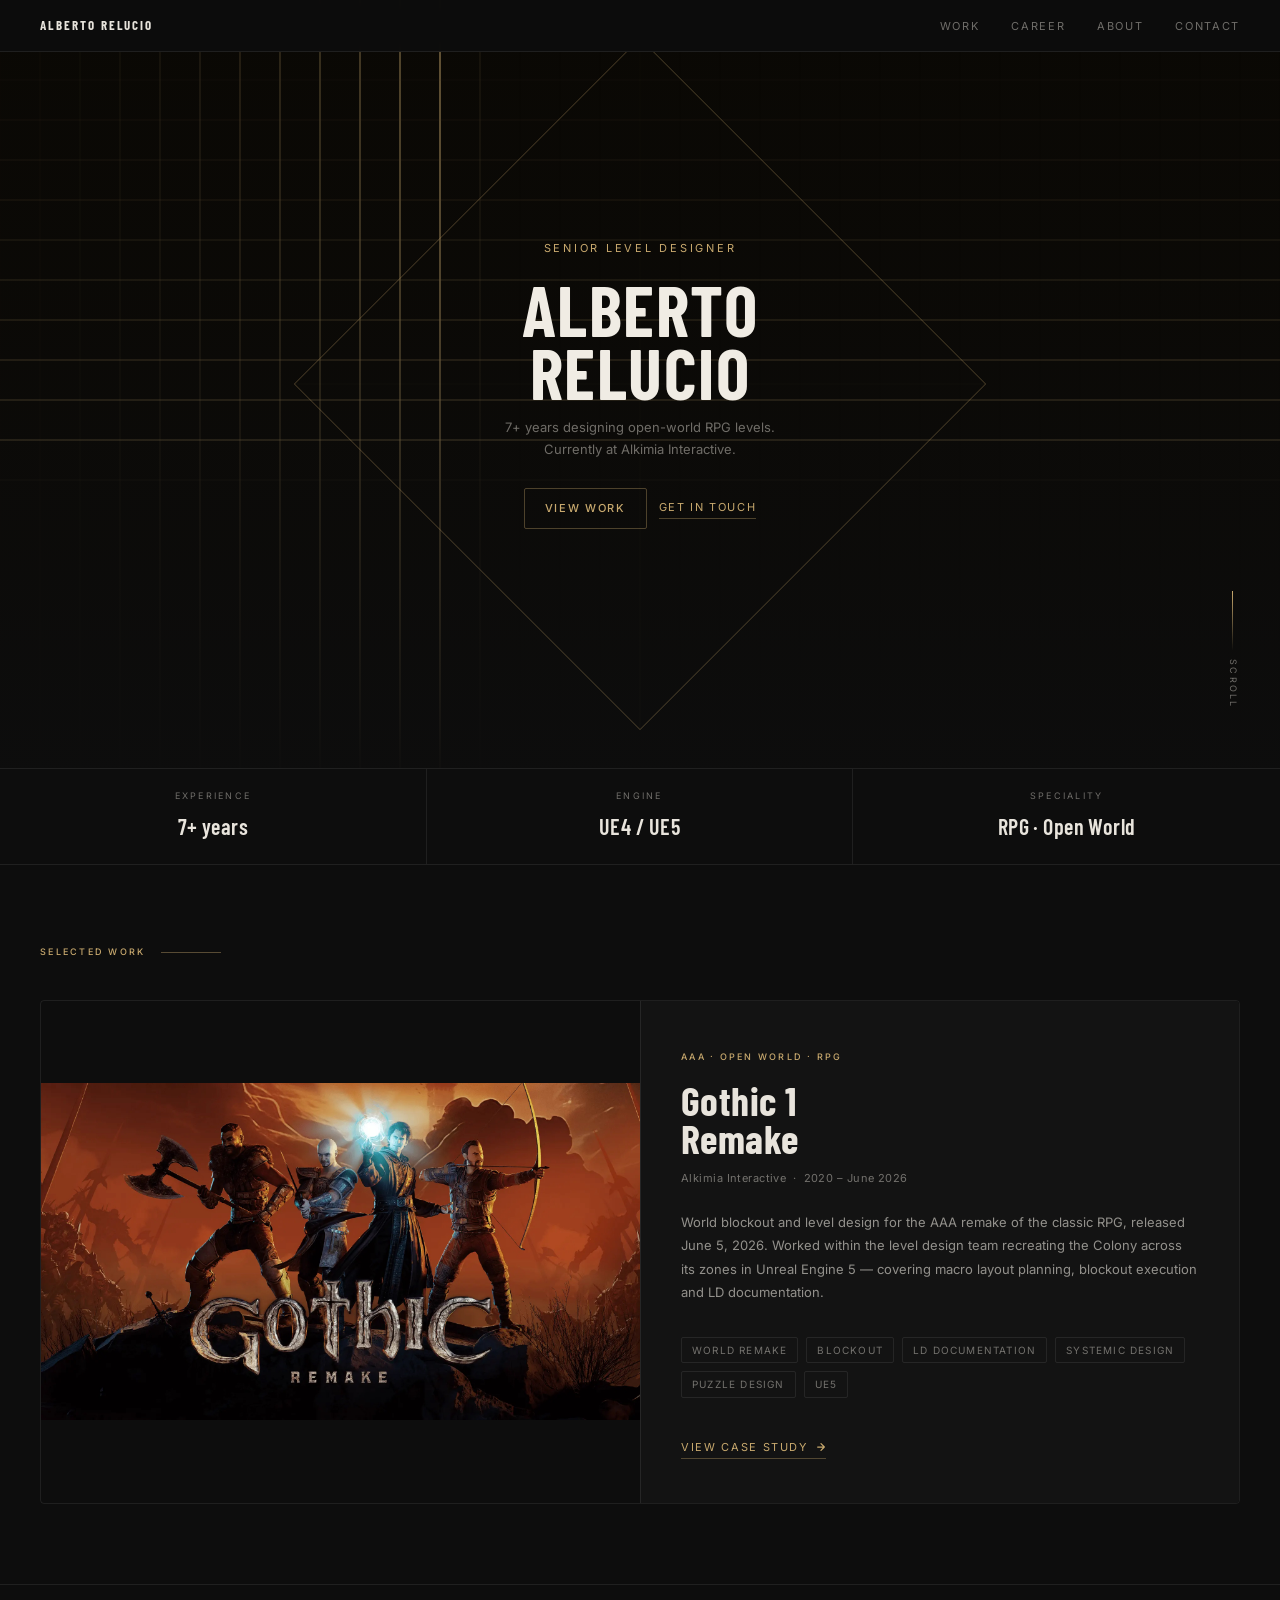
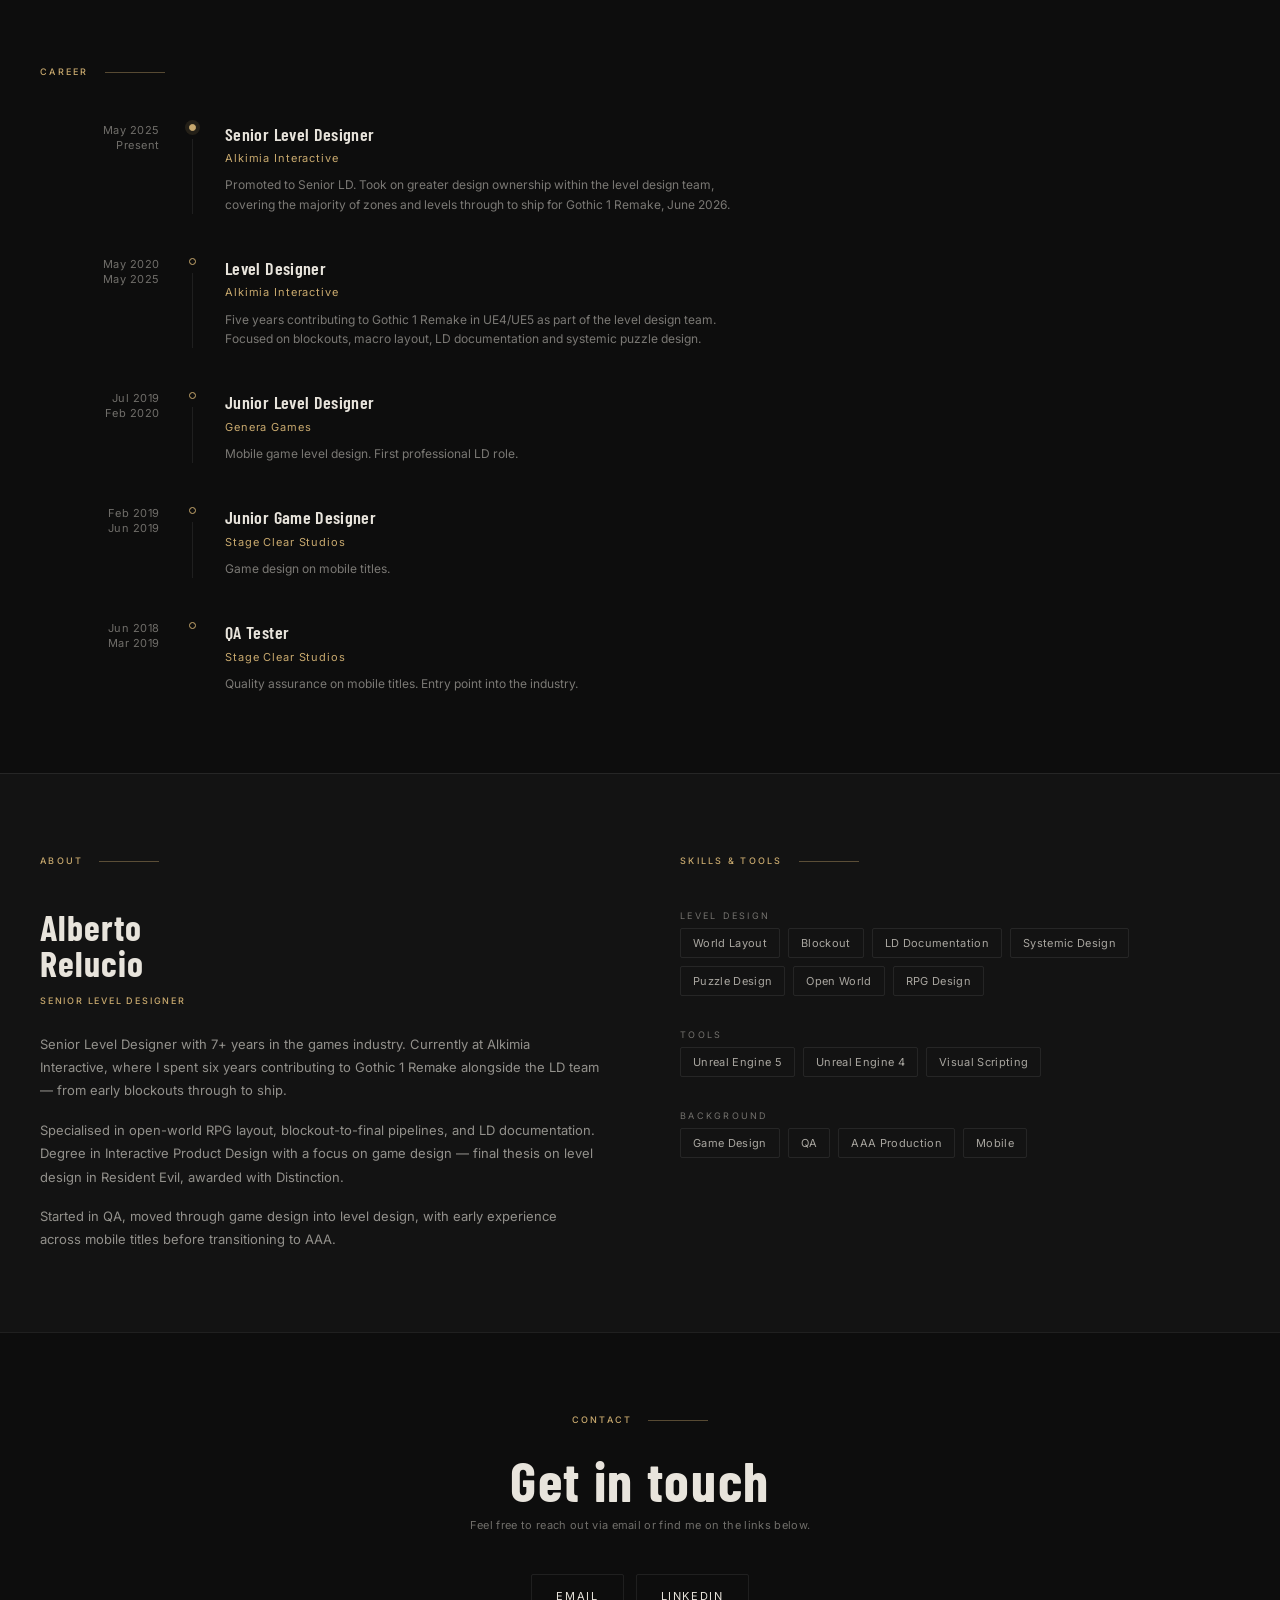
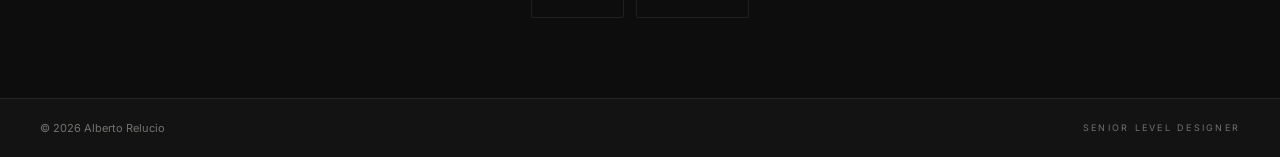
==== commit 106047f8: "Add files via upload" ====
--- a/index.html
+++ b/index.html
@@ -7,7 +7,7 @@
   <link rel="preconnect" href="https://fonts.googleapis.com">
   <link rel="preconnect" href="https://fonts.gstatic.com" crossorigin>
   <link href="https://fonts.googleapis.com/css2?family=Barlow+Condensed:wght@400;600;700&family=Inter:wght@400;500&display=swap" rel="stylesheet">
-  <link rel="stylesheet" href="style.css?v=8">
+  <link rel="stylesheet" href="style.css?v=10">
 </head>
 <body>
 
--- a/style.css
+++ b/style.css
@@ -1101,7 +1101,7 @@
   inset: 0;
   width: 100%;
   height: 100%;
-  object-fit: cover;
+  object-fit: contain;
   display: block;
 }
 
@@ -2044,8 +2044,9 @@
     align-items: stretch;
   }
   .card-level-image {
+    height: auto;
+    padding-top: 0;
     border-right: 0.5px solid var(--color-line);
     border-bottom: none;
-    align-self: start;
-  }
-}
+  }
+}
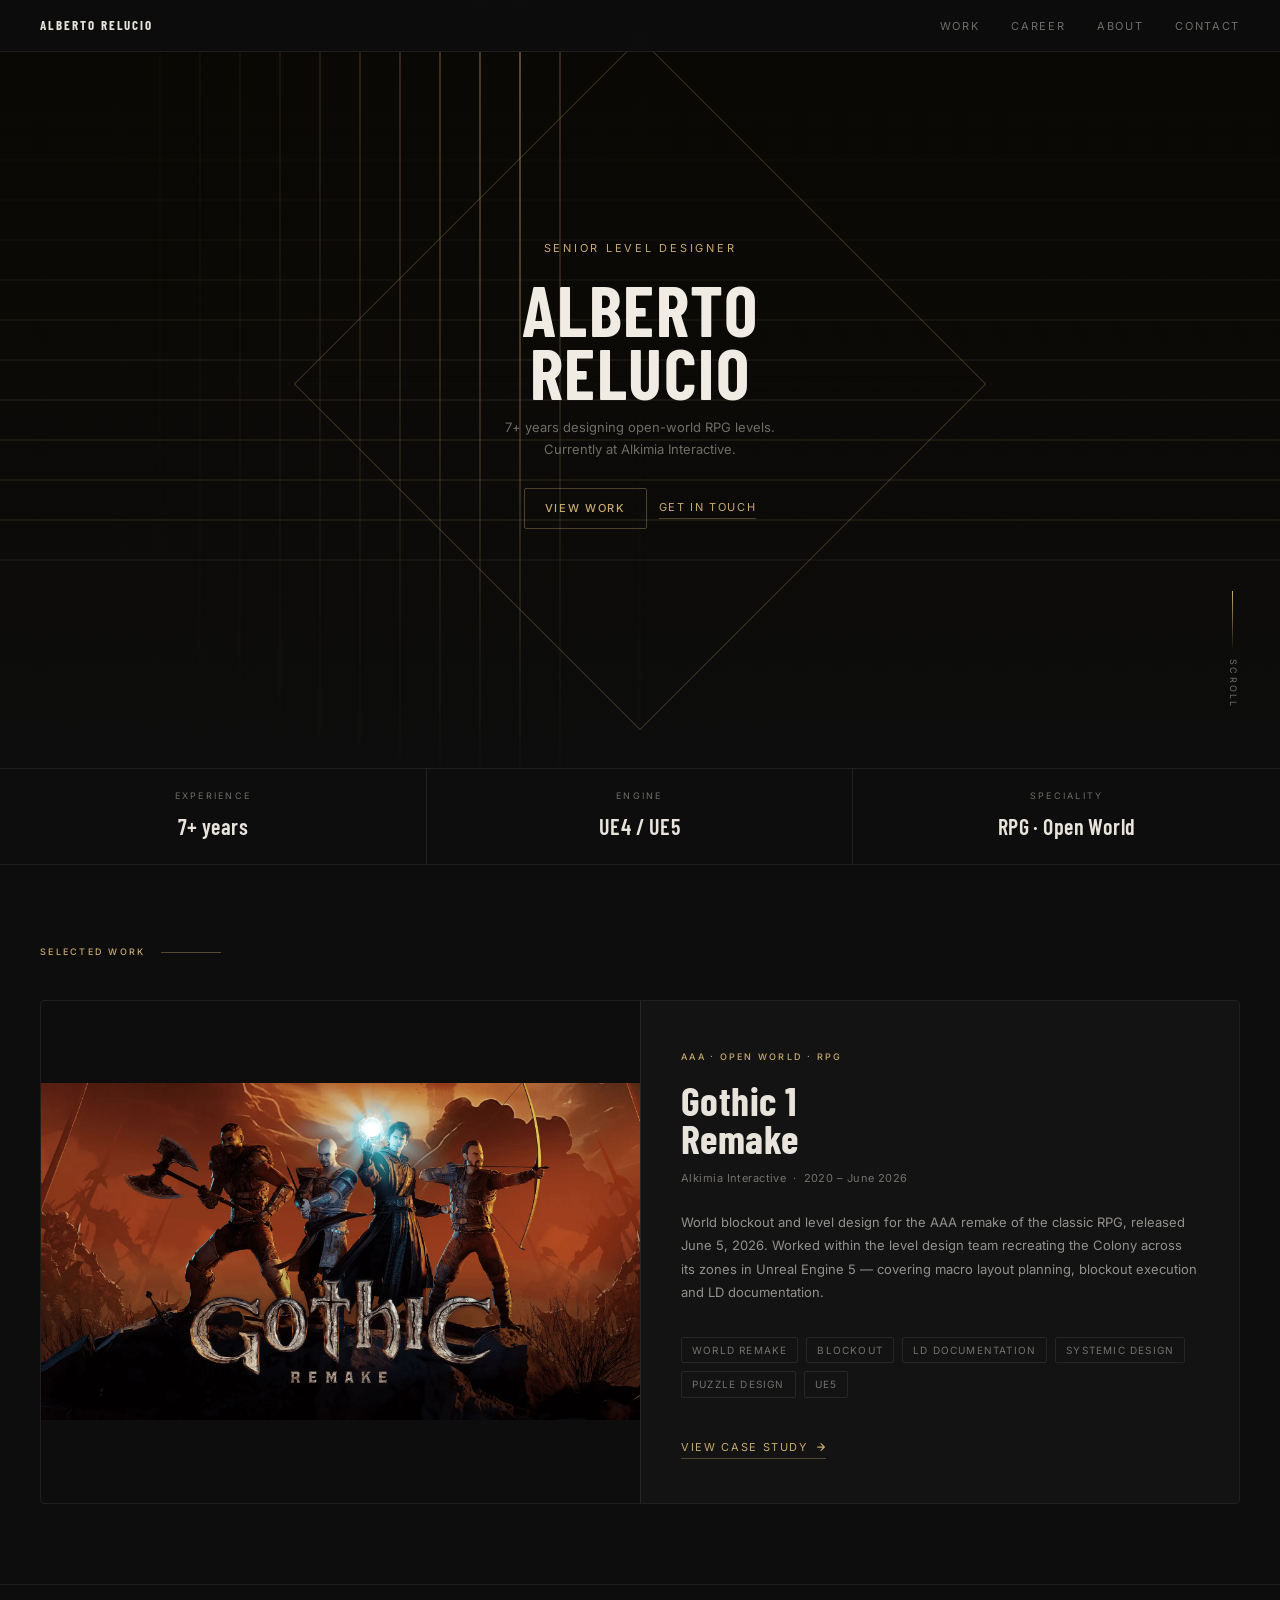
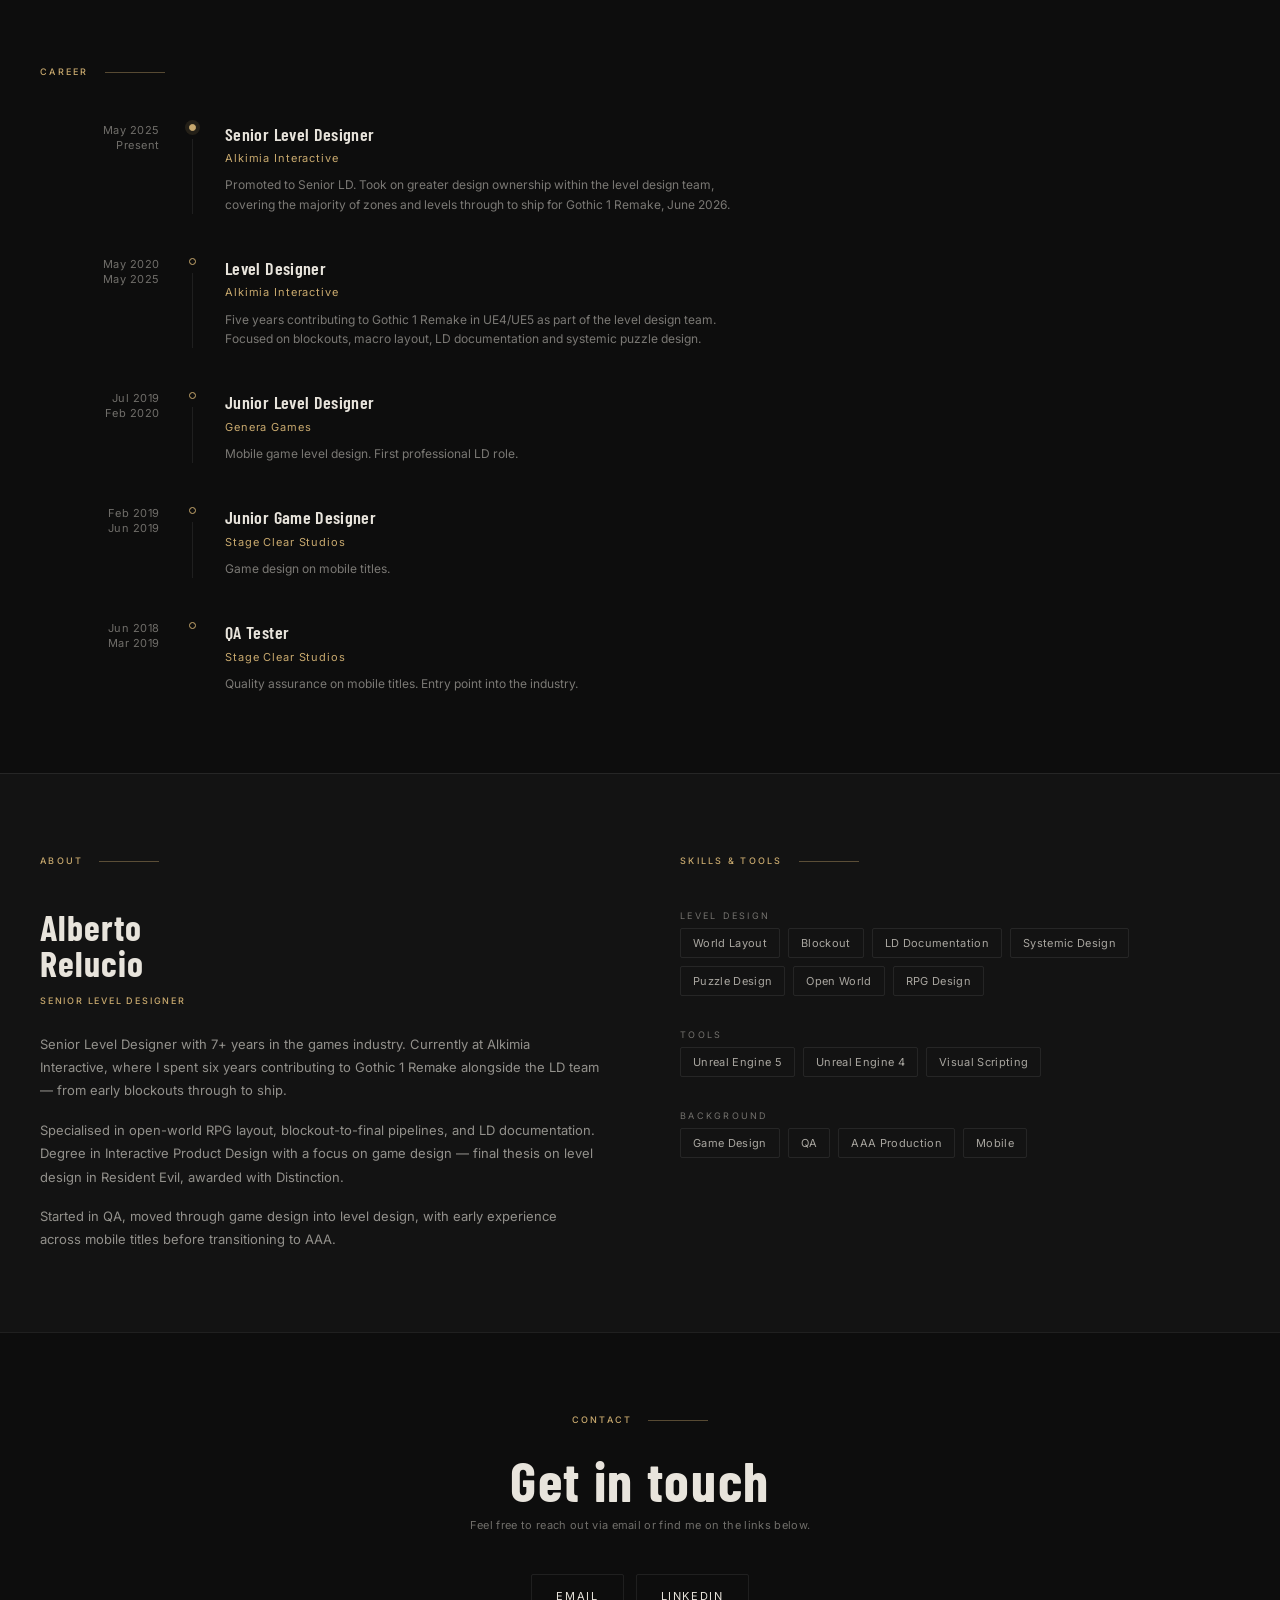
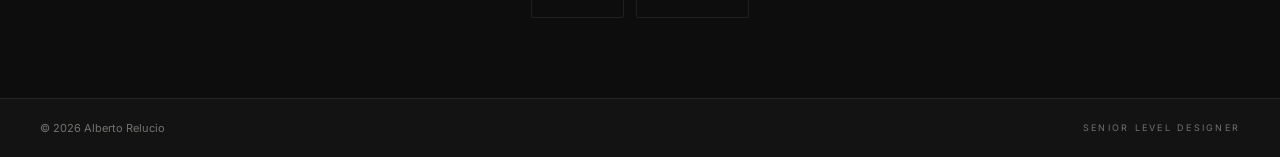
==== commit 85e6fcca: "Add files via upload" ====
--- a/index.html
+++ b/index.html
@@ -7,7 +7,13 @@
   <link rel="preconnect" href="https://fonts.googleapis.com">
   <link rel="preconnect" href="https://fonts.gstatic.com" crossorigin>
   <link href="https://fonts.googleapis.com/css2?family=Barlow+Condensed:wght@400;600;700&family=Inter:wght@400;500&display=swap" rel="stylesheet">
-  <link rel="stylesheet" href="style.css?v=10">
+  <link rel="stylesheet" href="style.css?v=17">
+<!-- Cloudflare Web Analytics -->
+<script defer src='https://static.cloudflareinsights.com/beacon.min.js' data-cf-beacon='{"token": "90b9877d3f914d518e2e52601ebf6f44"}'></script>
+<!-- End Cloudflare Web Analytics -->
+<!-- GoatCounter Analytics -->
+<script data-goatcounter="https://kolding45.goatcounter.com/count" async src="//gc.zgo.at/count.js"></script>
+<!-- End GoatCounter Analytics -->
 </head>
 <body>
 
